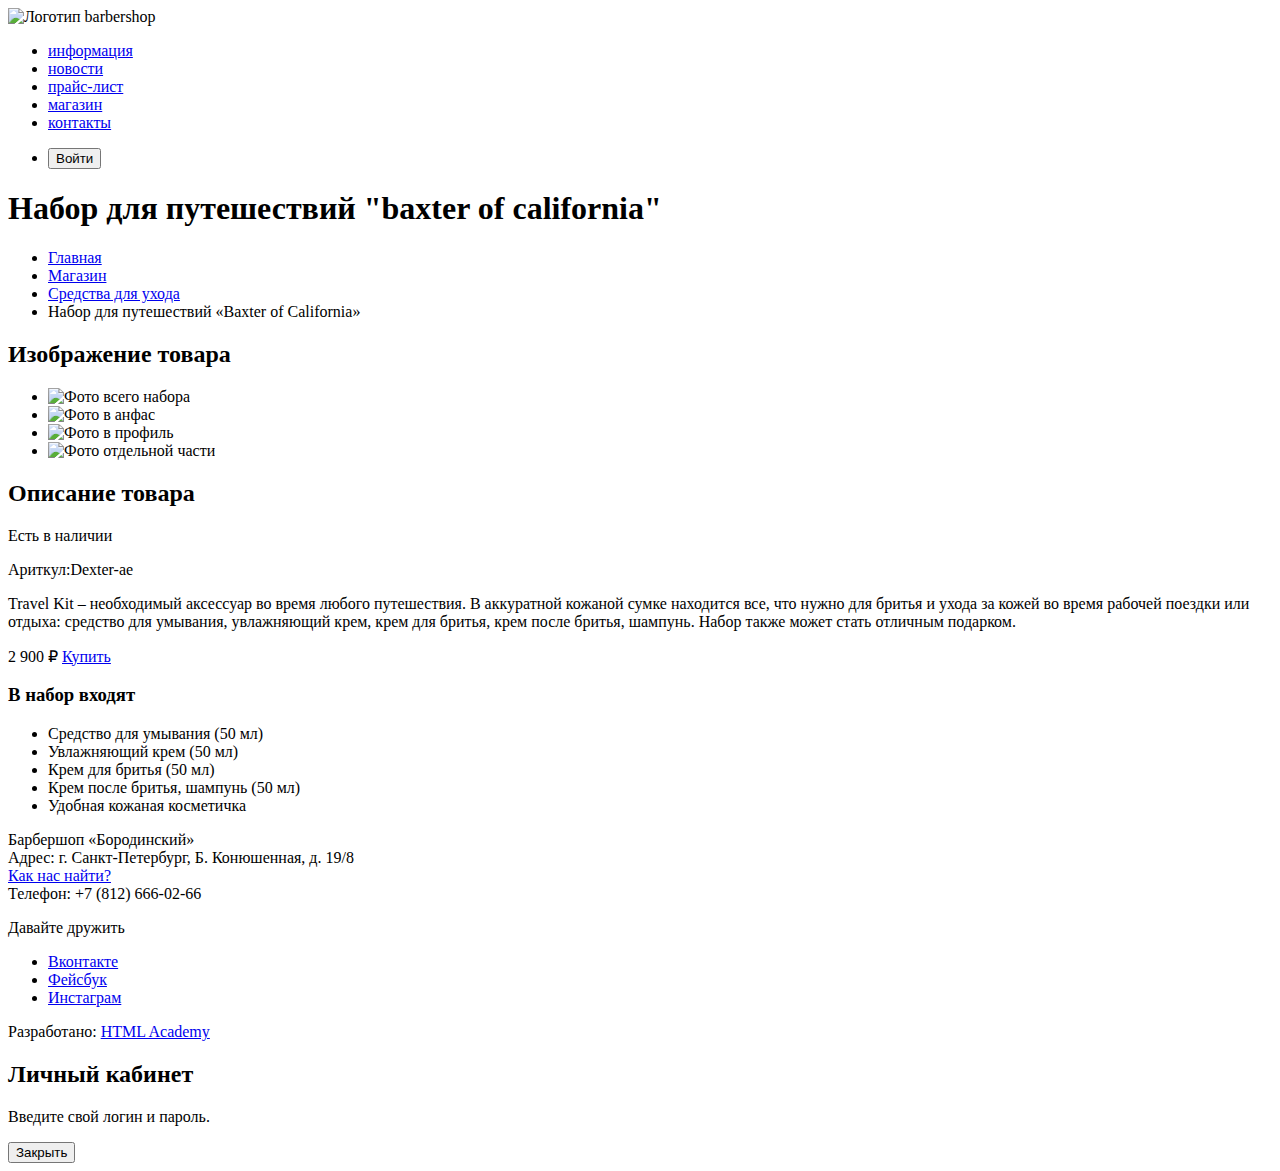
==== catalog-item.html @ aa460747 "Создал разметку" ====
<!DOCTYPE html>
<html lang="ru">
  <head>
    <meta charset="utf-8">
    <title>Каталог</title>
  </head>
  <body>
    <header>
      <nav>
        <img src="img/logo.svg" width="111" height="24"
        alt="Логотип barbershop">
        <ul>
          <li><a href="info.html">информация</a></li>
          <li><a href="news.html">новости</a></li>
          <li><a href="price.html">прайс-лист</a></li>
          <li><a href="catalog.html">магазин</a></li>
          <li><a href="contacts.html">контакты</a></li>
        </ul>
        <ul>
          <li>
            <button type="button">Войти</button>
          </li>
        </ul>
      </nav>
    </header>
    <main>
      <h1>Набор для путешествий "baxter of california"</h1>
      <ul>
        <li><a href="index.html">Главная</a></li>
        <li><a href="catalog.html">Магазин</a></li>
        <li><a href="#">Средства для ухода</a></li>
        <li>Набор для путешествий «Baxter of California»</li>
      </ul>
      <section>
        <h2>Изображение товара</h2>
        <ul>
          <li><img src="img/product-big.jpg" width="460" height="498"
          alt="Фото всего набора"></li>
          <li><img src="img/product-small-1.jpg" width="140" height="149"
          alt="Фото в анфас"></li>
          <li><img src="img/product-small-2.jpg" width="140" height="149"
          alt="Фото в профиль"></li>
          <li><img src="img/product-small-3.jpg" width="140" height="149"
          alt="Фото отдельной части"></li>
         </ul>
      </section>
      <section>
        <h2>Описание товара</h2>
        <p>Есть в наличии</p>
        <p>Ариткул:Dexter-ae</p>
        <p>Travel Kit – необходимый аксессуар во время любого путешествия.
          В аккуратной кожаной сумке находится все, что нужно для бритья и
          ухода за кожей во время рабочей поездки или отдыха: средство для
          умывания, увлажняющий крем, крем для бритья, крем после бритья,
          шампунь. Набор также может стать отличным подарком.</p>
        <p>
          2 900 ₽
          <a href="#">Купить</a>
        </p>
        <h3>В набор входят</h3>
        <ul>
          <li>Средство для умывания (50 мл)</li>
          <li>Увлажняющий крем (50 мл)</li>
          <li>Крем для бритья (50 мл)</li>
          <li>Крем после бритья, шампунь (50 мл)</li>
          <li>Удобная кожаная косметичка</li>
        </ul>
      </section>
    </main>
    <footer>
      <p>
        Барбершоп «Бородинский»<br>
        Адрес: г. Санкт-Петербург, Б. Конюшенная, д. 19/8<br>
        <a href="map.html">Как нас найти?</a><br>
        Телефон: +7 (812) 666-02-66
      </p>
      <div>
        <p>Давайте дружить</p>
        <ul>
          <li><a href="#">Вконтакте</a></li>
          <li><a href="#">Фейсбук</a></li>
          <li><a href="#">Инстаграм</a></li>
        </ul>
        <p>
          Разработано:
        <a href="https://htmlacademy.ru">HTML Academy</a>
        </p>
      </div>
    </footer>
    <section>
      <h2>Личный кабинет</h2>
      <p>Введите свой логин и пароль.</p>
      <!-- Здесь будет форма -->
      <button type="button">Закрыть</button>
    </section>
  </body>
</html>
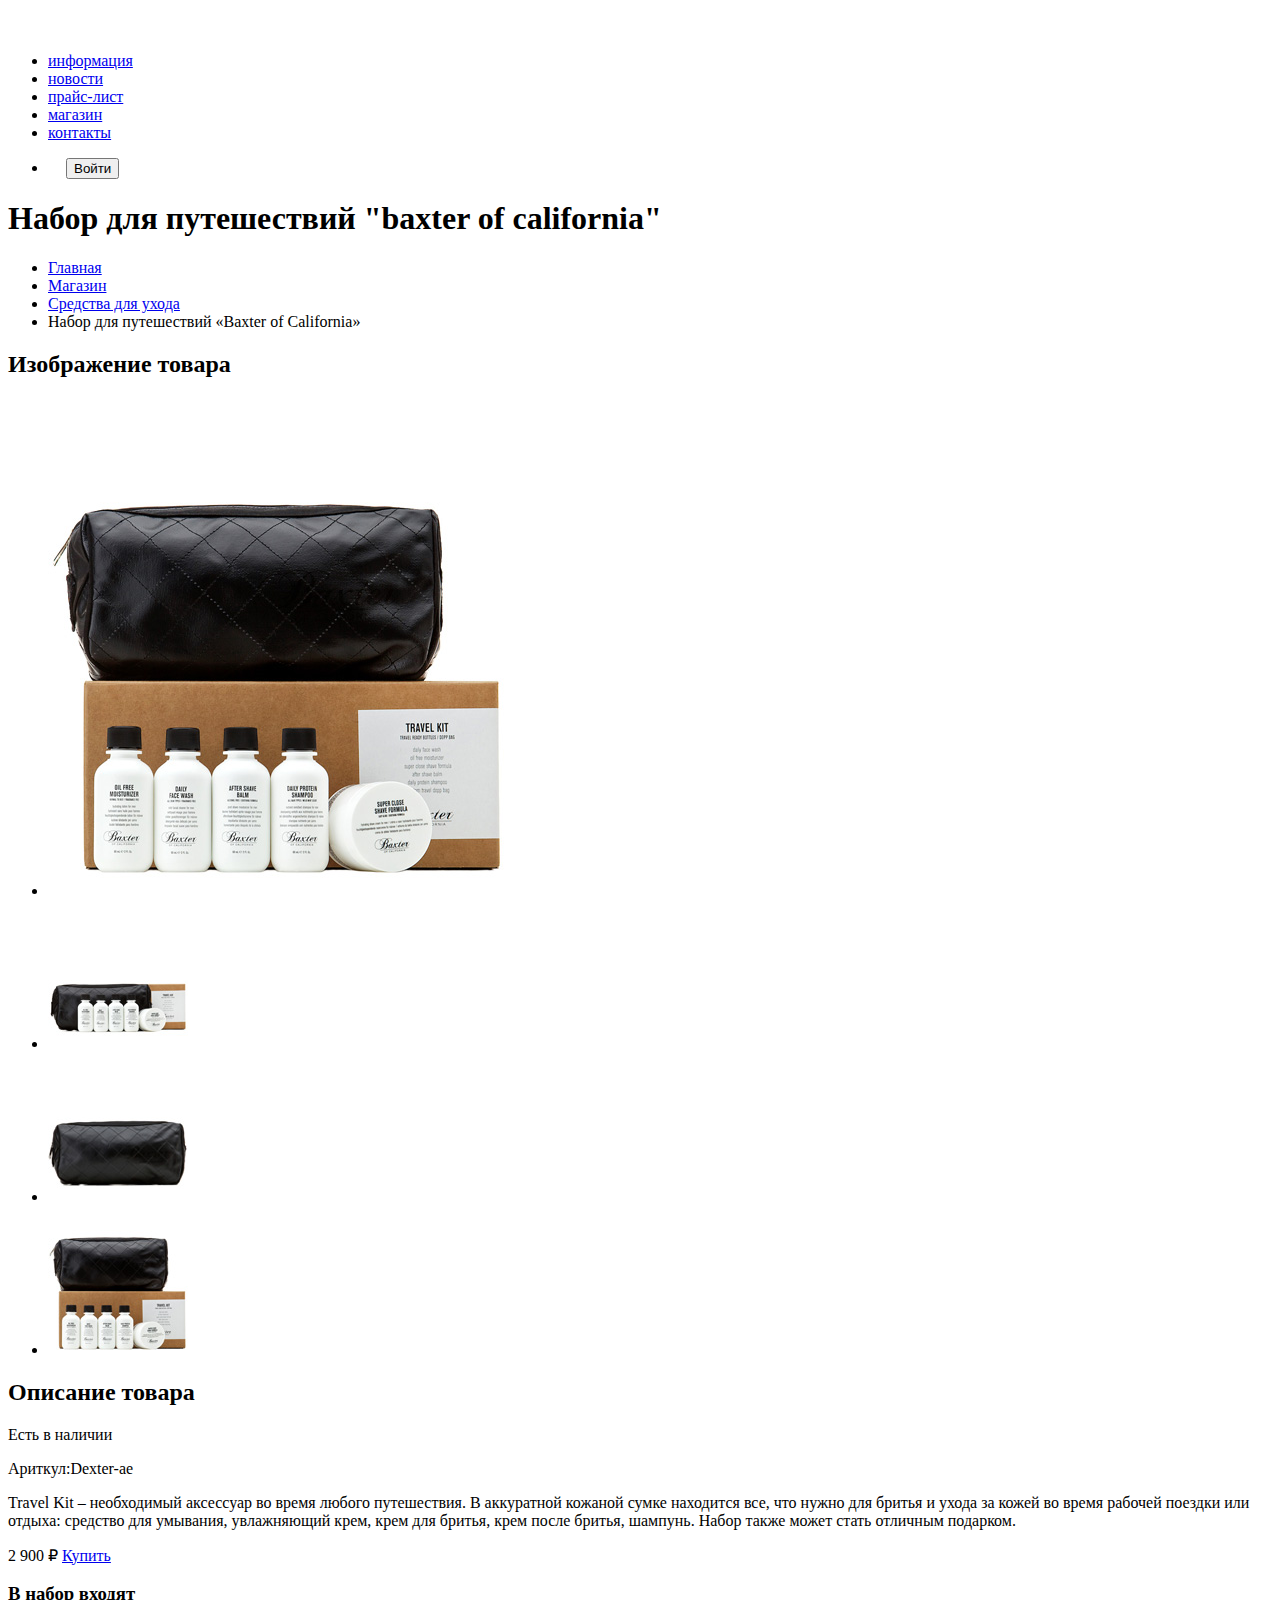
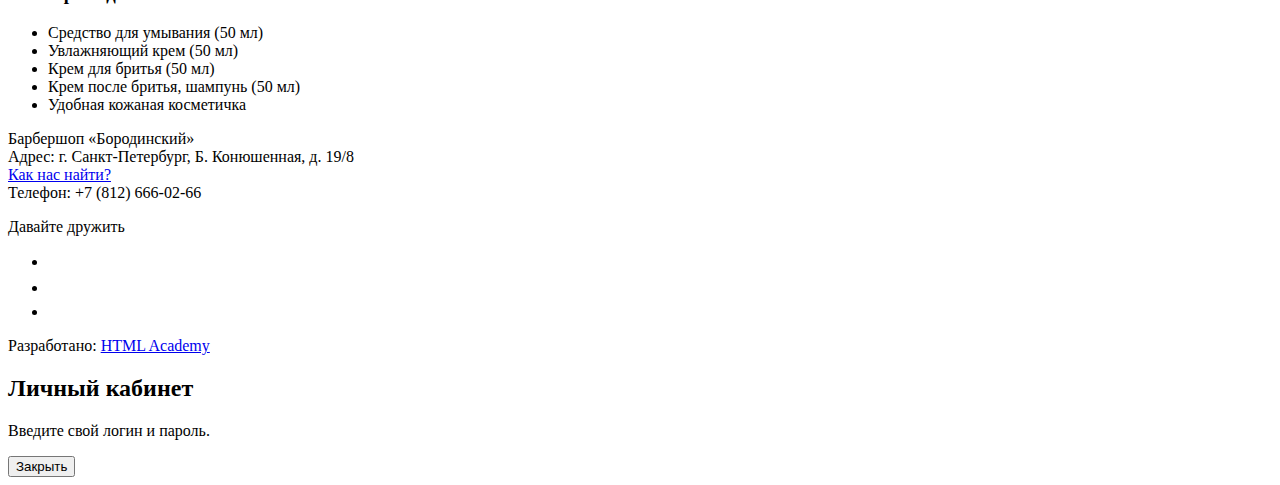
==== commit 4df0ffe2: "импортировал графику" ====
--- a/catalog-item.html
+++ b/catalog-item.html
@@ -2,12 +2,12 @@
 <html lang="ru">
   <head>
     <meta charset="utf-8">
-    <title>Каталог</title>
+    <title>Карточка товара</title>
   </head>
   <body>
     <header>
       <nav>
-        <img src="img/logo.svg" width="111" height="24"
+        <img src="img/catalog-item/logo.svg" width="111" height="24"
         alt="Логотип barbershop">
         <ul>
           <li><a href="info.html">информация</a></li>
@@ -18,6 +18,8 @@
         </ul>
         <ul>
           <li>
+            <img src="img/catalog-item/login.svg" width="14" height="14"
+            alt="">
             <button type="button">Войти</button>
           </li>
         </ul>
@@ -34,14 +36,14 @@
       <section>
         <h2>Изображение товара</h2>
         <ul>
-          <li><img src="img/product-big.jpg" width="460" height="498"
-          alt="Фото всего набора"></li>
-          <li><img src="img/product-small-1.jpg" width="140" height="149"
-          alt="Фото в анфас"></li>
-          <li><img src="img/product-small-2.jpg" width="140" height="149"
-          alt="Фото в профиль"></li>
-          <li><img src="img/product-small-3.jpg" width="140" height="149"
-          alt="Фото отдельной части"></li>
+          <li><img src="img/catalog-item/product-big.jpg" width="460"
+            height="498" alt="Фото всего набора"></li>
+          <li><img src="img/catalog-item/product-small-1.jpg" width="140"
+            height="149" alt="Фото в анфас"></li>
+          <li><img src="img/catalog-item/product-small-2.jpg" width="140"
+            height="149" alt="Фото в профиль"></li>
+          <li><img src="img/catalog-item/product-small-3.jpg" width="140"
+            height="149" alt="Фото отдельной части"></li>
          </ul>
       </section>
       <section>
@@ -77,9 +79,12 @@
       <div>
         <p>Давайте дружить</p>
         <ul>
-          <li><a href="#">Вконтакте</a></li>
-          <li><a href="#">Фейсбук</a></li>
-          <li><a href="#">Инстаграм</a></li>
+          <li><a href="https://vk.com"><img src="img/index/vk.svg" width="27"
+            height="15" alt="Лого ВК"></a></li>
+          <li><a href="https://facebook.com"><img src="img/index/facebook.svg"
+            width="11" height="22" alt="Лого Facebook"></a></li>
+          <li><a href="https://instagram.com"><img src="img/index/instagram.svg"
+            width="20" height="20" alt="Лого Инстаграм"></a></li>
         </ul>
         <p>
           Разработано:
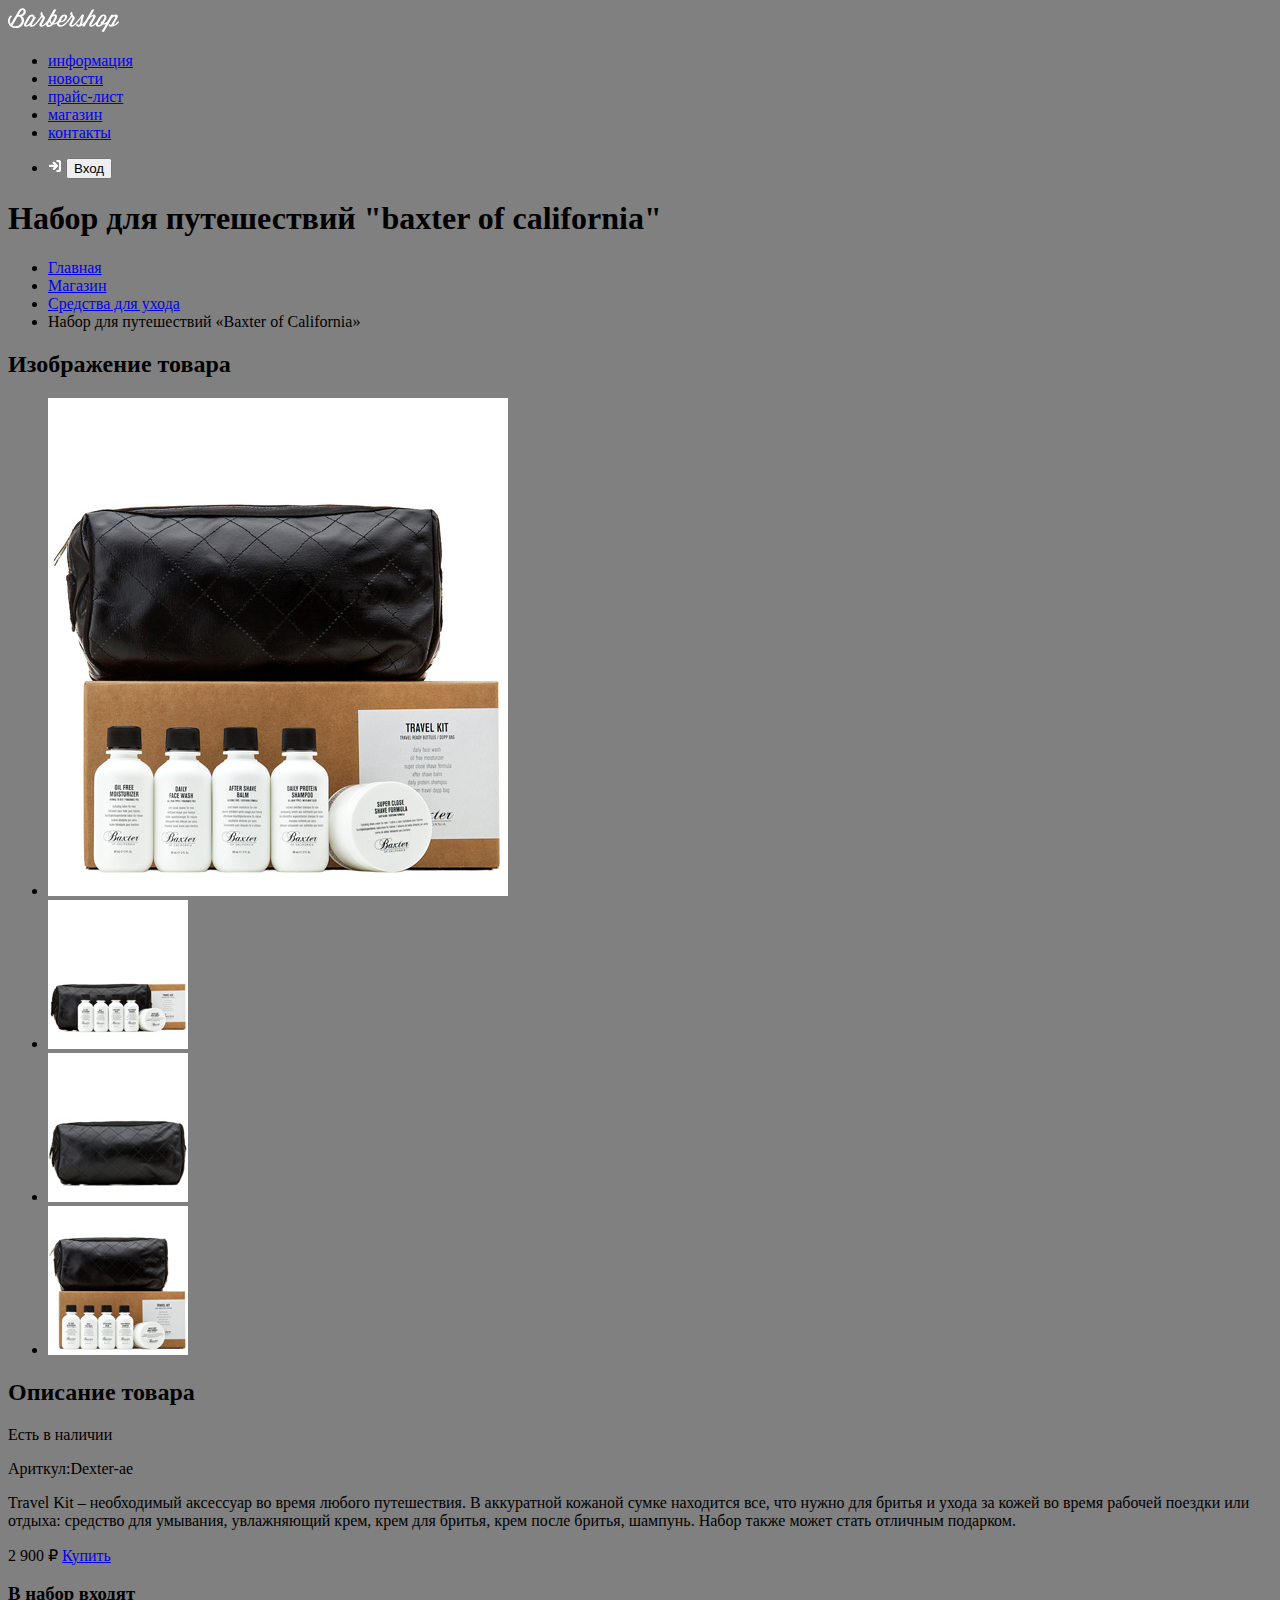
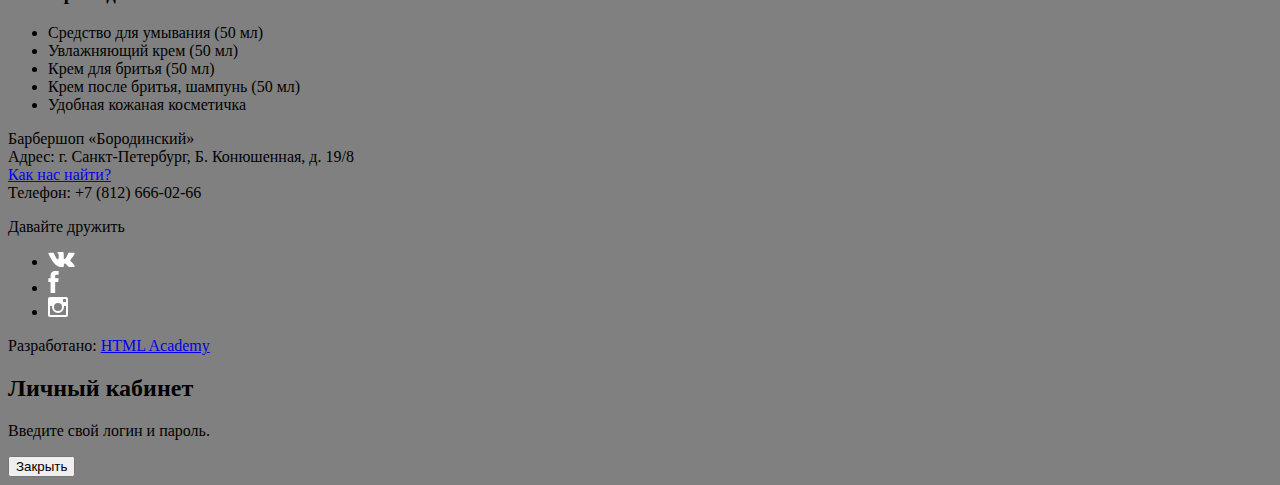
==== commit 2ac9b612: "Добавил формы" ====
--- a/catalog-item.html
+++ b/catalog-item.html
@@ -3,6 +3,7 @@
   <head>
     <meta charset="utf-8">
     <title>Карточка товара</title>
+    <link rel="stylesheet" href="css/style.css">
   </head>
   <body>
     <header>
@@ -19,8 +20,8 @@
         <ul>
           <li>
             <img src="img/catalog-item/login.svg" width="14" height="14"
-            alt="">
-            <button type="button">Войти</button>
+            alt="иконка для входа">
+            <button type="button">Вход</button>
           </li>
         </ul>
       </nav>
--- a/css/style.css
+++ b/css/style.css
@@ -0,0 +1,3 @@
+body {
+  background-color: gray;
+}
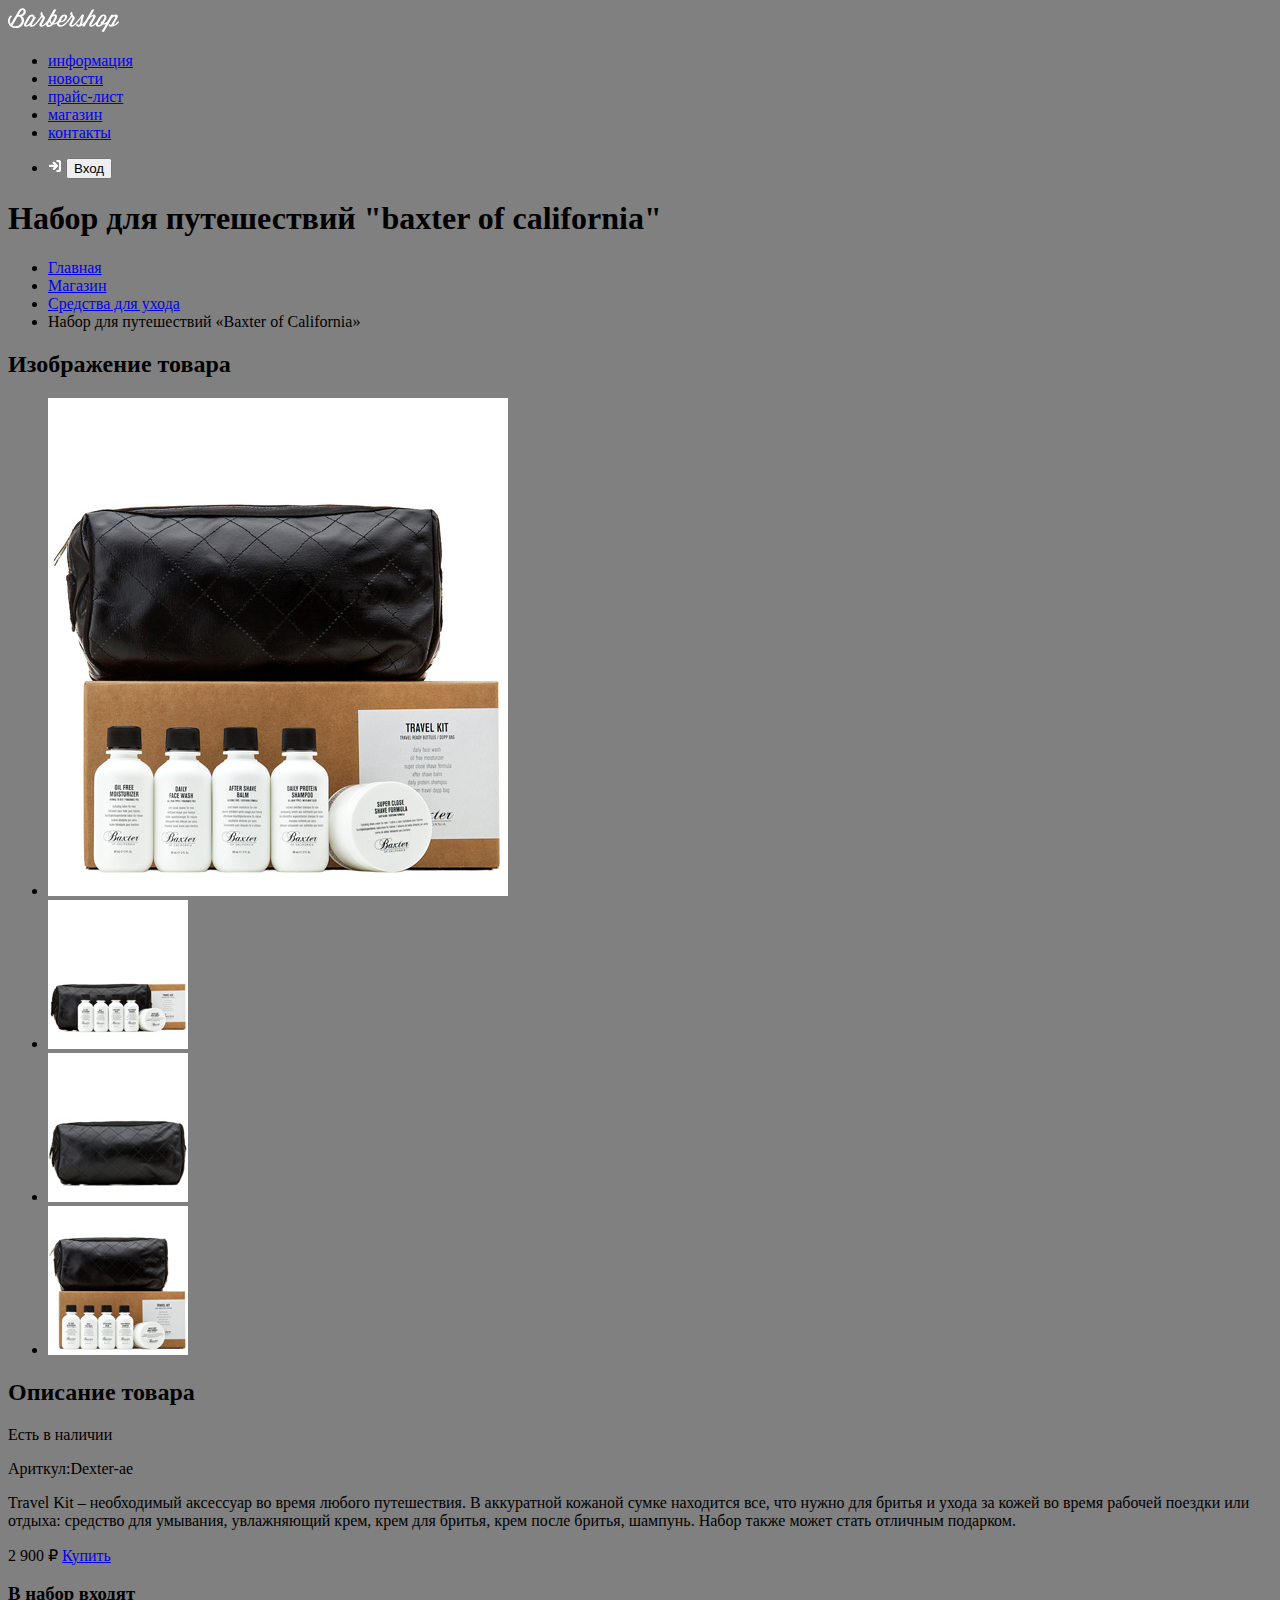
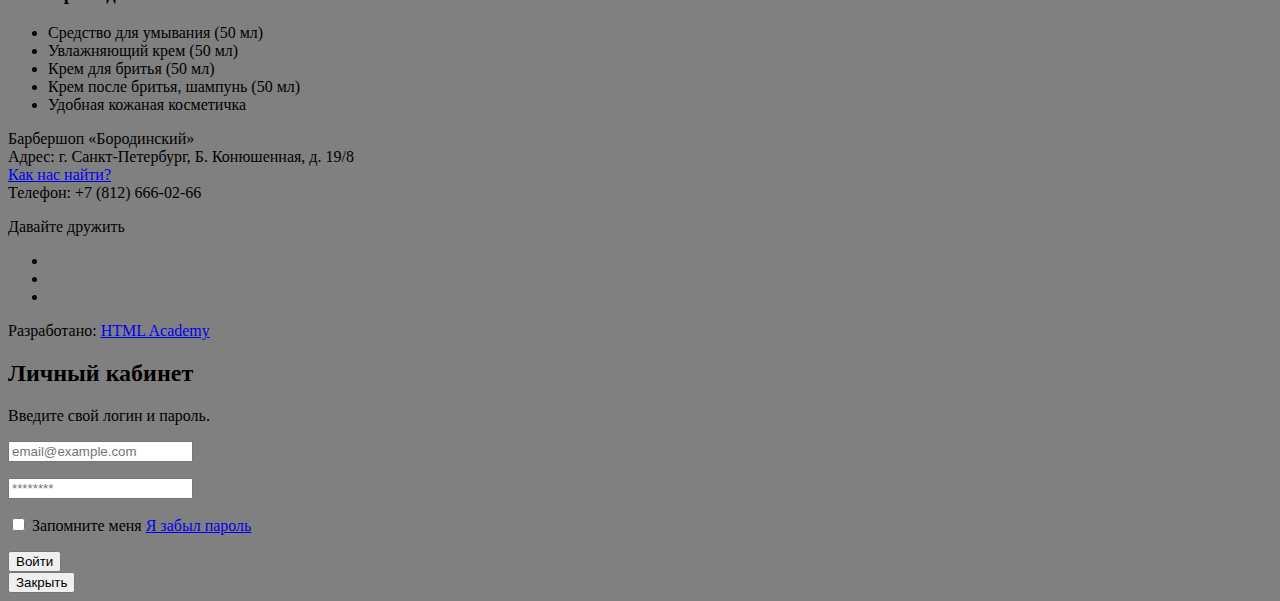
==== commit 5e070458: "Добавил формы" ====
--- a/catalog-item.html
+++ b/catalog-item.html
@@ -8,7 +8,7 @@
   <body>
     <header>
       <nav>
-        <img src="img/catalog-item/logo.svg" width="111" height="24"
+        <img src="img/logo.svg" width="111" height="24"
         alt="Логотип barbershop">
         <ul>
           <li><a href="info.html">информация</a></li>
@@ -19,7 +19,7 @@
         </ul>
         <ul>
           <li>
-            <img src="img/catalog-item/login.svg" width="14" height="14"
+            <img src="img/login.svg" width="14" height="14"
             alt="иконка для входа">
             <button type="button">Вход</button>
           </li>
@@ -37,13 +37,13 @@
       <section>
         <h2>Изображение товара</h2>
         <ul>
-          <li><img src="img/catalog-item/product-big.jpg" width="460"
+          <li><img src="img/product-big.jpg" width="460"
             height="498" alt="Фото всего набора"></li>
-          <li><img src="img/catalog-item/product-small-1.jpg" width="140"
+          <li><img src="img/product-small-1.jpg" width="140"
             height="149" alt="Фото в анфас"></li>
-          <li><img src="img/catalog-item/product-small-2.jpg" width="140"
+          <li><img src="img/product-small-2.jpg" width="140"
             height="149" alt="Фото в профиль"></li>
-          <li><img src="img/catalog-item/product-small-3.jpg" width="140"
+          <li><img src="img/product-small-3.jpg" width="140"
             height="149" alt="Фото отдельной части"></li>
          </ul>
       </section>
@@ -80,12 +80,11 @@
       <div>
         <p>Давайте дружить</p>
         <ul>
-          <li><a href="https://vk.com"><img src="img/index/vk.svg" width="27"
-            height="15" alt="Лого ВК"></a></li>
-          <li><a href="https://facebook.com"><img src="img/index/facebook.svg"
-            width="11" height="22" alt="Лого Facebook"></a></li>
-          <li><a href="https://instagram.com"><img src="img/index/instagram.svg"
-            width="20" height="20" alt="Лого Инстаграм"></a></li>
+          <li><a href="https://vk.com" aria-label="Логотип ВК"></a></li>
+          <li><a href="https://facebook.com"
+          aria-label="Логотип Фэйсбук"></a></li>
+          <li><a href="https://instagram.com"
+          aria-label="Логотип Инстаграма"></a></li>
         </ul>
         <p>
           Разработано:
@@ -96,7 +95,26 @@
     <section>
       <h2>Личный кабинет</h2>
       <p>Введите свой логин и пароль.</p>
-      <!-- Здесь будет форма -->
+      <form class="" action="index.html" method="post">
+        <p>
+          <label for="user-login"></label>
+          <input type="email" name="login" id="user-login"
+            placeholder="email@example.com">
+        </p>
+        <p>
+          <label for="user-password"></label>
+          <input type="password" name="password" id="user-password"
+          placeholder="********" >
+        </p>
+        <p>
+          <label>
+            <input type="checkbox" name="remember">
+            Запомните меня
+          </label>
+          <a href="#">Я забыл пароль</a>
+        </p>
+        <button type="submit">Войти</button>
+      </form>
       <button type="button">Закрыть</button>
     </section>
   </body>
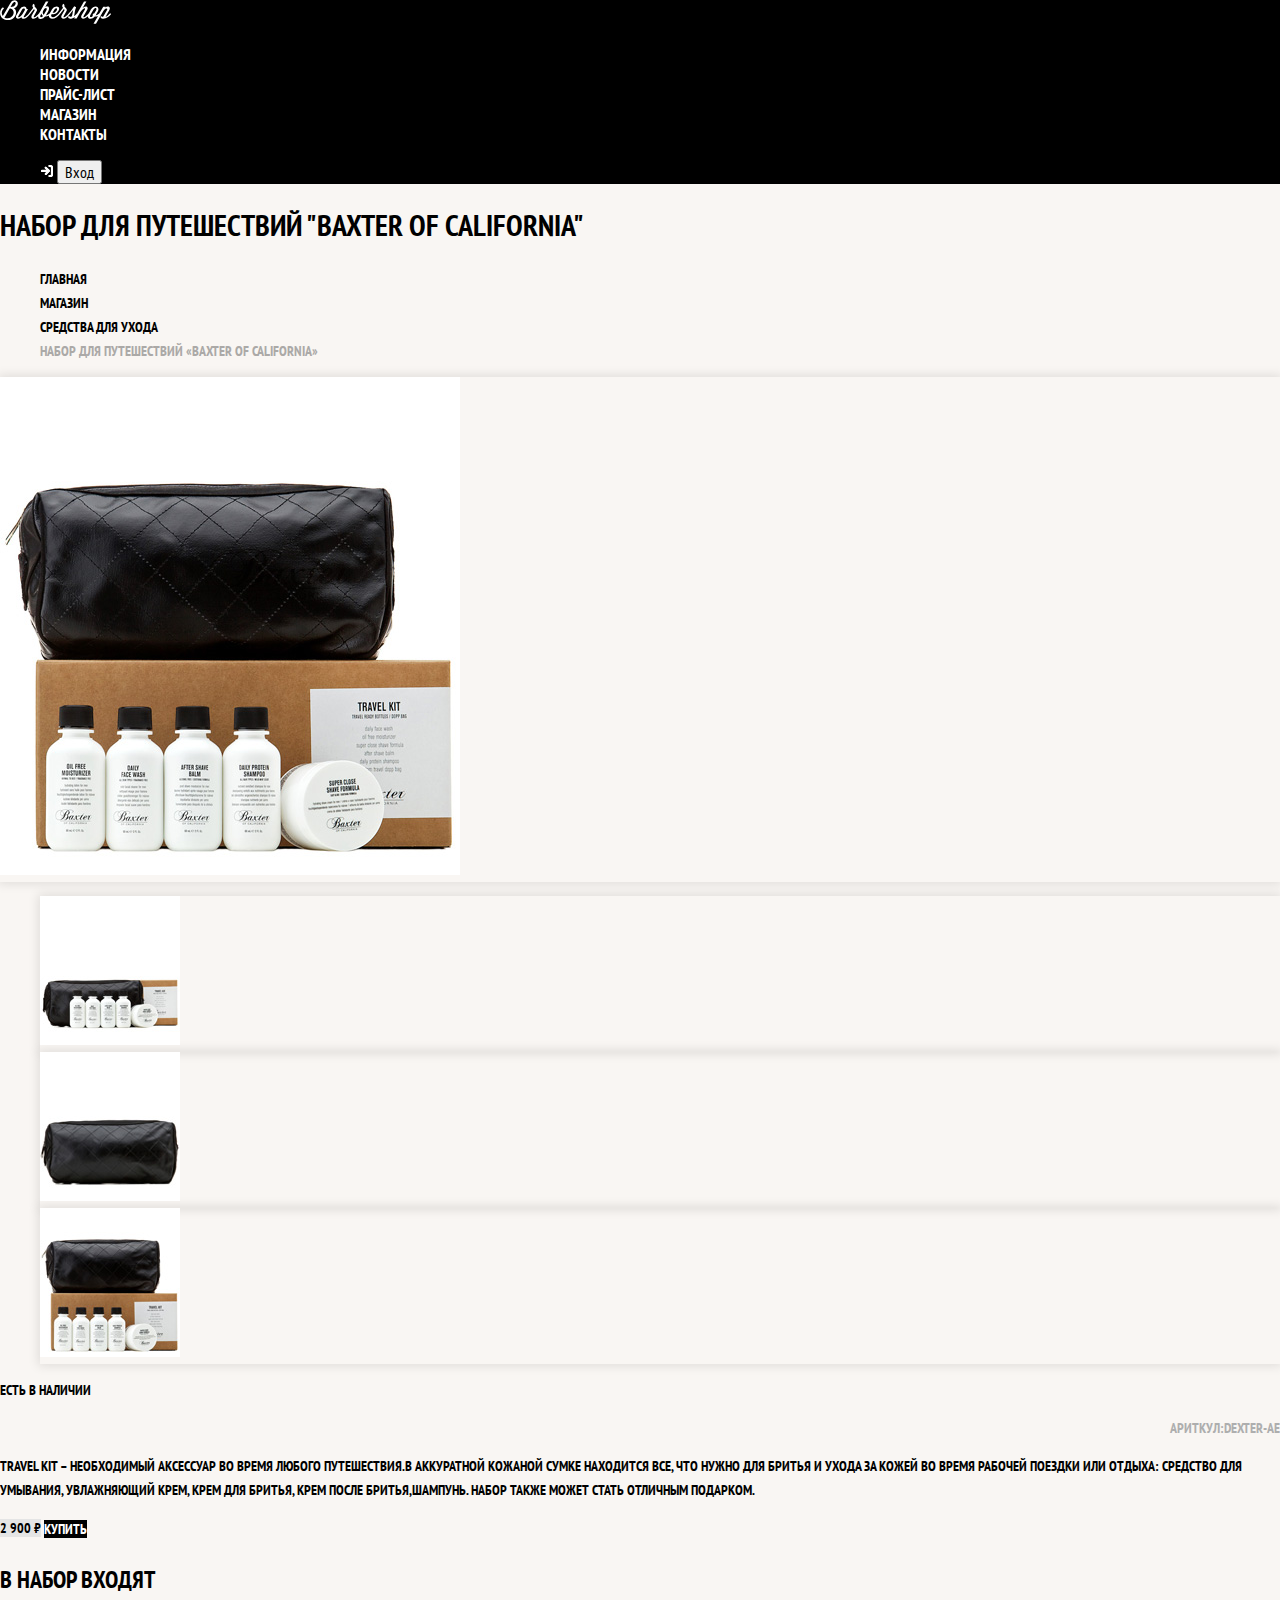
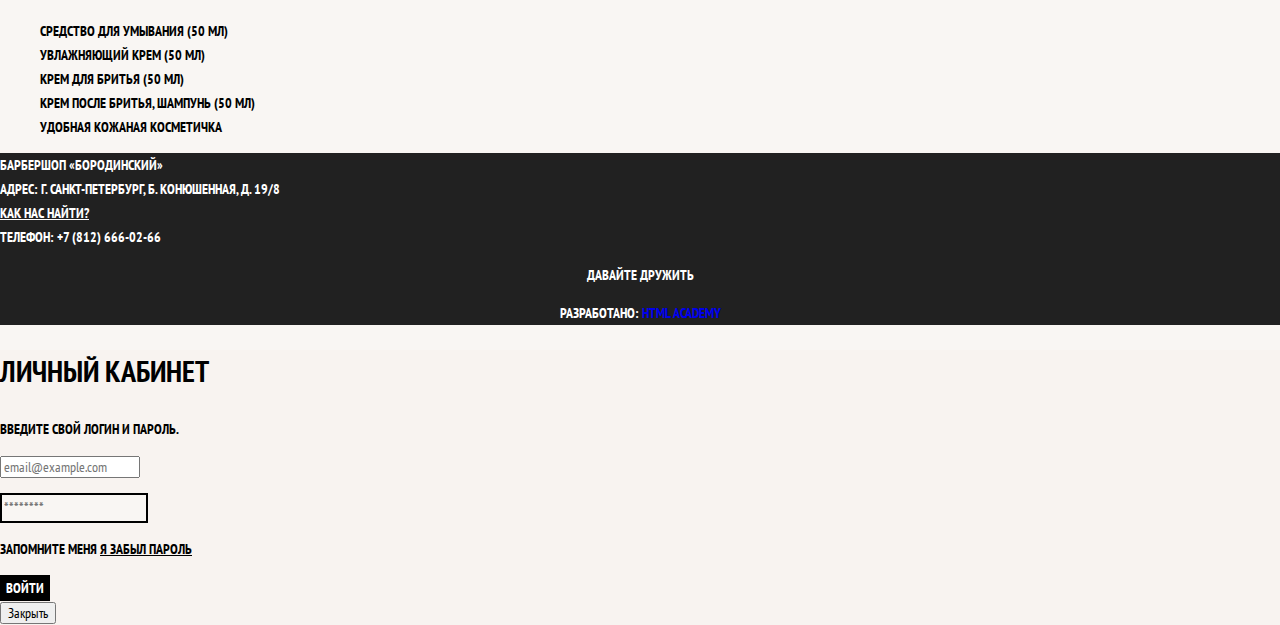
==== commit 364845d3: "Окончательно доделал разметку и добавил стили" ====
--- a/catalog-item.html
+++ b/catalog-item.html
@@ -4,20 +4,26 @@
     <meta charset="utf-8">
     <title>Карточка товара</title>
     <link rel="stylesheet" href="css/style.css">
+    <link rel="stylesheet" href="css/normalize.css">
+    <link href="https://fonts.googleapis.com/css?family=PT+Sans+Narrow:400,700&amp;subset=latin,cyrillic"
+      rel="stylesheet">
   </head>
-  <body>
-    <header>
-      <nav>
-        <img src="img/logo.svg" width="111" height="24"
-        alt="Логотип barbershop">
-        <ul>
+  <body class="inner-page">
+    <header class="main-header">
+      <nav class="main-navigation">
+        <a class="main-header-logo" href="index.html">
+          <img src="img/logo.svg" width="111" height="24"
+          alt="Логотип barbershop">
+        </a>
+        <ul class="site-navigation">
           <li><a href="info.html">информация</a></li>
           <li><a href="news.html">новости</a></li>
           <li><a href="price.html">прайс-лист</a></li>
-          <li><a href="catalog.html">магазин</a></li>
+          <li><a class="site-navigation-current" href="catalog.html">
+            магазин</a></li>
           <li><a href="contacts.html">контакты</a></li>
         </ul>
-        <ul>
+        <ul class="user-navigation">
           <li>
             <img src="img/login.svg" width="14" height="14"
             alt="иконка для входа">
@@ -26,19 +32,22 @@
         </ul>
       </nav>
     </header>
-    <main>
-      <h1>Набор для путешествий "baxter of california"</h1>
-      <ul>
+    <main class="container">
+      <h1 class="page-title">Набор для путешествий "baxter of california"</h1>
+      <ul class="breadcrumbs">
         <li><a href="index.html">Главная</a></li>
         <li><a href="catalog.html">Магазин</a></li>
         <li><a href="#">Средства для ухода</a></li>
-        <li>Набор для путешествий «Baxter of California»</li>
+        <li class="breadcrumbs-current">Набор для путешествий «Baxter of
+          California»</li>
       </ul>
-      <section>
-        <h2>Изображение товара</h2>
-        <ul>
-          <li><img src="img/product-big.jpg" width="460"
-            height="498" alt="Фото всего набора"></li>
+      <section class="product-photos">
+        <h2 class="visually-hidden">Изображение товара</h2>
+        <p class="product-photo-full">
+          <img src="img/product-big.jpg" width="460"
+            height="498" alt="Фото всего набора">
+        </p>
+        <ul class="product-photo-preview">
           <li><img src="img/product-small-1.jpg" width="140"
             height="149" alt="Фото в анфас"></li>
           <li><img src="img/product-small-2.jpg" width="140"
@@ -47,18 +56,21 @@
             height="149" alt="Фото отдельной части"></li>
          </ul>
       </section>
-      <section>
-        <h2>Описание товара</h2>
-        <p>Есть в наличии</p>
-        <p>Ариткул:Dexter-ae</p>
-        <p>Travel Kit – необходимый аксессуар во время любого путешествия.
-          В аккуратной кожаной сумке находится все, что нужно для бритья и
-          ухода за кожей во время рабочей поездки или отдыха: средство для
-          умывания, увлажняющий крем, крем для бритья, крем после бритья,
-          шампунь. Набор также может стать отличным подарком.</p>
-        <p>
-          2 900 ₽
-          <a href="#">Купить</a>
+      <section class="product-info">
+        <h2 class="visually-hidden">Описание товара</h2>
+        <div class="product-description">
+          <p class="product-availability">Есть в наличии</p>
+          <p class="product-article">Ариткул:Dexter-ae</p>
+        </div>
+        <p class="product-text">Travel Kit – необходимый аксессуар во время
+          любого путешествия.В аккуратной кожаной сумке находится все, что
+          нужно для бритья и ухода за кожей во время рабочей поездки или отдыха:
+          средство для умывания, увлажняющий крем, крем для бритья,
+          крем после бритья,шампунь. Набор также может стать отличным
+          подарком.</p>
+        <p class="product-price">
+          <b>2 900 ₽</b>
+          <a class="button" href="#">Купить</a>
         </p>
         <h3>В набор входят</h3>
         <ul>
@@ -70,52 +82,54 @@
         </ul>
       </section>
     </main>
-    <footer>
-      <p>
+    <footer class="main-footer">
+      <p class="footer-contacts">
         Барбершоп «Бородинский»<br>
         Адрес: г. Санкт-Петербург, Б. Конюшенная, д. 19/8<br>
         <a href="map.html">Как нас найти?</a><br>
         Телефон: +7 (812) 666-02-66
       </p>
-      <div>
+      <div class="footer-social">
         <p>Давайте дружить</p>
         <ul>
-          <li><a href="https://vk.com" aria-label="Логотип ВК"></a></li>
-          <li><a href="https://facebook.com"
-          aria-label="Логотип Фэйсбук"></a></li>
-          <li><a href="https://instagram.com"
-          aria-label="Логотип Инстаграма"></a></li>
+          <li><a class="social-button" href="https://vk.com"
+            aria-label="Логотип ВК"></a></li>
+          <li><a class="social-button" href="https://facebook.com"
+            aria-label="Логотип Фэйсбук"></a></li>
+          <li><a class="social-button" href="https://instagram.com"
+            aria-label="Логотип Инстаграма"></a></li>
         </ul>
-        <p>
-          Разработано:
+        <p class="footer-copyright">
+          <b>Разработано:</b>
         <a href="https://htmlacademy.ru">HTML Academy</a>
         </p>
       </div>
     </footer>
-    <section>
+    <section class="modal modal-login">
       <h2>Личный кабинет</h2>
       <p>Введите свой логин и пароль.</p>
-      <form class="" action="index.html" method="post">
+      <form class="login-form" action="index.html" method="post">
         <p>
-          <label for="user-login"></label>
-          <input type="email" name="login" id="user-login"
-            placeholder="email@example.com">
+          <label class="visually-hidden" for="user-login">Логин</label>
+          <input class="login-icon-user" type="email" name="login"
+            id="user-login" placeholder="email@example.com">
         </p>
         <p>
-          <label for="user-password"></label>
-          <input type="password" name="password" id="user-password"
-          placeholder="********" >
+          <label class="visually-hidden" for="user-password">Пароль</label>
+          <input class="login-icon-password" type="password" name="password"
+          id="user-password" placeholder="********" >
         </p>
-        <p>
-          <label>
-            <input type="checkbox" name="remember">
+        <p class="login-password-info">
+          <label class="checkbox-info">
+            <input class="visually-hidden" type="checkbox" name="remember">
+            <span class="checkbox-indicator"></span>
             Запомните меня
           </label>
-          <a href="#">Я забыл пароль</a>
+          <a class="restore" href="#">Я забыл пароль</a>
         </p>
-        <button type="submit">Войти</button>
+        <button class="button" type="submit">Войти</button>
       </form>
-      <button type="button">Закрыть</button>
+      <button class="modal-close" type="button">Закрыть</button>
     </section>
   </body>
 </html>
--- a/css/style.css
+++ b/css/style.css
@@ -1,3 +1,363 @@
 body {
-  background-color: gray;
-}
+  margin: 0;
+  padding: 0;
+  font-family: "PT Sans Narrow", Arial, sans-serif;
+  font-size: 14px;
+  line-height: 24px;
+  font-weight: 700;
+  color: #ffffff;
+  text-transform: uppercase;
+  background-color: #000000;
+  background-image: url("../img/bg.jpg");
+  background-position: top center;
+  background-repeat: no-repeat;
+}
+
+.visually-hidden {
+  position: absolute;
+  clip: rect(0 0 0 0);
+  width: 1px;
+  height: 1px;
+  margin: -1px;
+}
+
+.inner-page {
+  color: #000000;
+
+  background-color: #f9f6f3;
+  background-image: url("../img/pattern-light.jpg");
+  background-position: 0 0;
+  background-repeat: repeat;
+}
+
+a {
+  text-decoration: none;
+}
+
+.button {
+  font: inherit;
+
+  text-align: center;
+  color: #ffffff;
+  vertical-align: middle;
+  text-transform: uppercase;
+
+  background-color: #000000;
+  border: none;
+}
+
+.button:hover,
+.button:focus,
+.button:active {
+  background-color: #663d15;
+}
+
+.main-navigation {
+  font-size: 16px;
+  line-height: 20px;
+  color: #ffffff;
+
+  background-color: #000000;
+}
+
+.site-navigation,
+.user-navigation {
+  list-style: none;
+}
+
+.site-navigation a,
+.user-navigation a {
+  color: #ffffff;
+}
+
+.site-navigation a:hover,
+.site-navigation a:focus,
+.user-navigation a:hover,
+.user-navigation a:focus {
+  background-color: #242424;
+}
+
+.features-list {
+  list-style: none;
+}
+
+.feature-item {
+  text-align: center;
+}
+
+.feature-item h3 {
+  font-size: 30px;
+  line-height: 42px;
+}
+
+.index-columns {
+  color: #000000;
+
+  background-color: #f8f5f2;
+  background-image: url("../img/pattern-light.jpg");
+  background-position: 0 0;
+  background-repeat: repeat;
+}
+
+.index-columns h2 {
+  font-size: 30px;
+  line-height: 42px;
+}
+
+.news-list {
+  list-style: none;
+}
+
+.news-item time {
+  text-transform: none;
+}
+
+.gallery-content {
+  background-color: #cccccc;
+  border: 7px solid #ffffff;
+}
+
+.appointment-item input {
+  font: inherit;
+
+  background-color: transparent;
+  border: 2px solid #000000;
+}
+
+.appointment-item input:focus {
+  border-color: #663d15;
+}
+
+.page-title {
+  font-size: 30px;
+  line-height: 42px;
+}
+
+.breadcrumbs {
+  list-style: none;
+}
+
+.breadcrumbs a {
+  color: #000000;
+}
+
+.breadcrumbs a:hover,
+.breadcrumbs a:focus {
+  text-decoration: underline;
+}
+
+.breadcrumbs-current {
+  color: #aba9a7;
+}
+
+.filter fieldset {
+  border: none;
+}
+
+.filter legend {
+  font-size: 24px;
+  line-height: 30px;
+}
+
+.filter ul {
+  list-style: none;
+  line-height: 18px;
+}
+
+.filter-input:hover + label,
+.filter-input:focus + label {
+  color: #663d15;
+}
+
+.filter-input:disabled + label {
+  color: #000000;
+
+  opacity: 0.5;
+}
+
+.catalog-list {
+  list-style: none;
+}
+
+.catalog-item {
+  background-color: #f8f8f8;
+  box-shadow: 0 0 10px rgba(0, 0, 0, 0.1);
+}
+
+.catalog-item:hover {
+  box-shadow: 0 0 10px rgba(0, 0, 0, 0.2);
+}
+
+.catalog-item a {
+  color: #000000;
+}
+
+.catalog-item h3 {
+  font-size: 14px;
+  line-height: 18px;
+}
+
+.catalog-category {
+  text-transform: none;
+}
+
+.catalog-item-price b {
+  font-size: 14px;
+  line-height: 20px;
+  text-align: center;
+
+  background-color: #e5e5e5;
+}
+
+.catalog-item-price .button {
+  line-height: 20px;
+  color: #ffffff;
+}
+
+.pagination-list {
+  list-style: none;
+}
+
+.pagination-item a {
+  color: #ffffff;
+
+  background-color: #000000;
+}
+
+.pagination-item a:hover,
+.pagination-item a:focus,
+.pagination-item a:active {
+  background-color: #663d15;
+}
+
+.pagination-item-current a {
+  color: #000000;
+
+  background-color: #ffffff;
+}
+
+.pagination-item-current a:hover,
+.pagination-item-current a:focus,
+.pagination-item-current a:active {
+  color: #000000;
+
+  background-color: #ffffff;
+}
+
+.product-photo-preview {
+  list-style: none;
+}
+
+.product-photo-preview li {
+  box-shadow: 0 0 10px 2px rgba(0, 0, 0, 0.1);
+}
+
+.product-photo-full {
+  box-shadow: 0 0 10px 2px rgba(0, 0, 0, 0.1);
+}
+
+.product-article {
+  text-align: right;
+  color: #aeaeae;
+}
+
+.product-price b {
+  line-height: 20px;
+  text-align: center;
+
+  background-color: #e5e5e5;
+}
+
+.product-info h3 {
+  font-size: 24px;
+  line-height: 30px;
+}
+
+.product-info ul {
+  list-style: none;
+}
+
+.main-footer {
+  color: #ffffff;
+
+  background-color: #212121;
+  background-image: url("../img/pattern-dark.jpg");
+  background-position: 0 0;
+  background-repeat: repeat;
+}
+
+.footer-contacts a {
+  color: #ffffff;
+  text-decoration: underline;
+}
+
+.footer-contacts a:hover,
+.footer-contacts a:focus {
+  text-decoration: none;
+}
+
+.footer-social {
+  text-align: center;
+}
+
+.footer-social ul {
+  list-style: none;
+}
+
+.social-button {
+  color: #ffffff;
+}
+
+.footer-copyright {
+  text-align: center;
+}
+
+.footer-copyright .button:hover,
+.footer-copyright .button:focus {
+  color: #000000;
+
+  background-color: #ffffff;
+}
+
+.modal {
+  color: #000000;
+
+  background-color: #f8f3f0;
+  background-image: url("../img/pattern-light.jpg");
+  background-position: 0 0;
+  background-repeat: repeat;
+}
+
+.modal h2 {
+  font-size: 30px;
+  line-height: 42px;
+}
+
+.login-form input[type="text"],
+.login-form input[type="password"] {
+  font: inherit;
+  color: #000000;
+  text-transform: uppercase;
+
+  background-color: #f9f6f3;
+  border: 2px solid #000000;
+}
+
+.login-form input:focus {
+  border-color: #663d15;
+}
+
+.login-checkbox:hover,
+.login-checkbox:focus {
+  color: #663d15;
+}
+
+.restore {
+  color: #000000;
+  text-decoration: underline;
+}
+
+.restore:hover,
+.restore:focus {
+  text-decoration: none;
+}
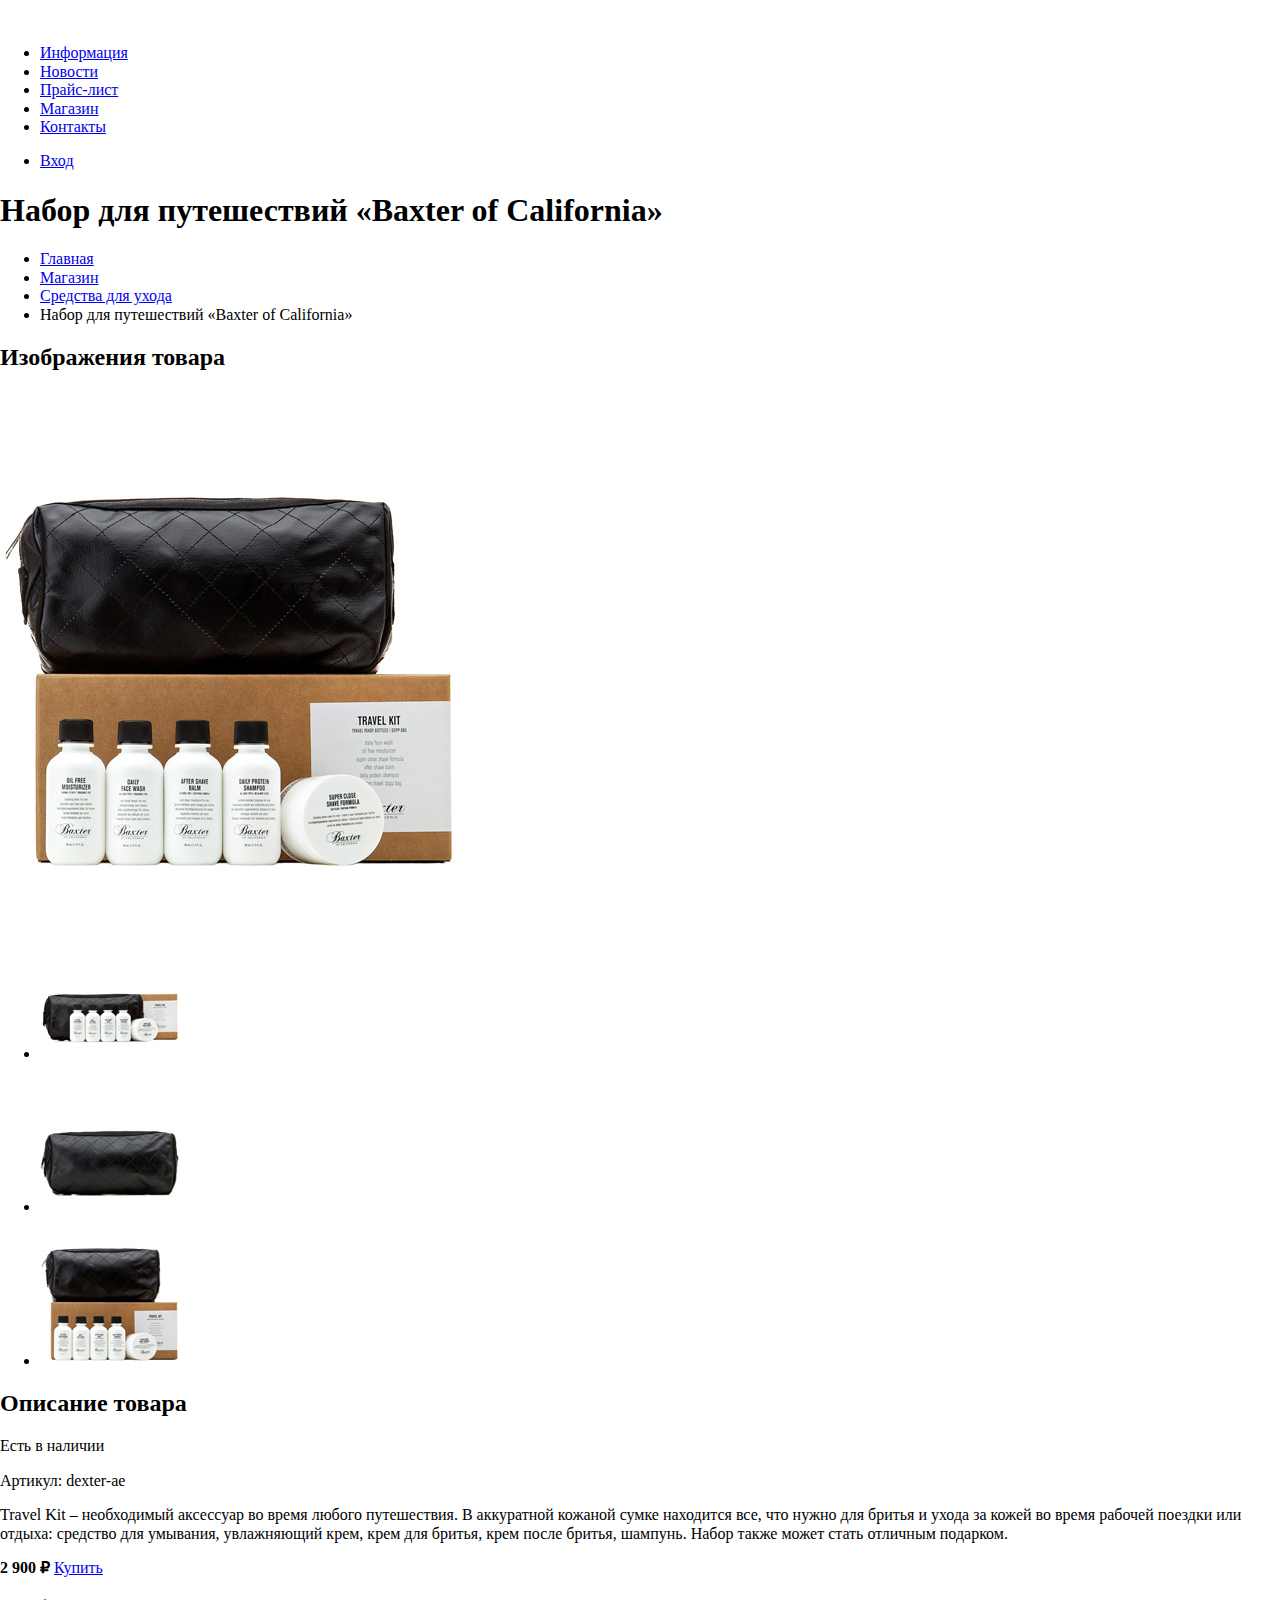
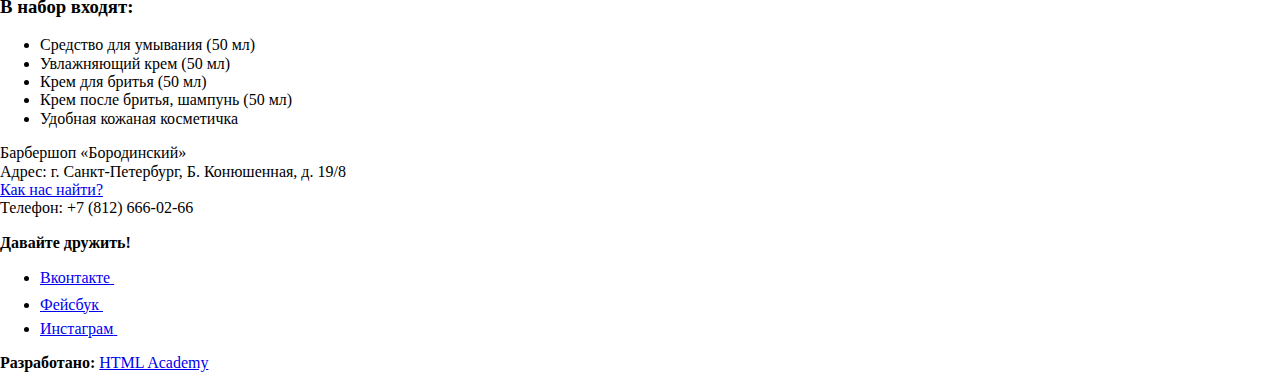
==== commit d83a78fc: "Разметка и стилизация завершены" ====
--- a/catalog-item.html
+++ b/catalog-item.html
@@ -1,135 +1,121 @@
 <!DOCTYPE html>
 <html lang="ru">
-  <head>
-    <meta charset="utf-8">
-    <title>Карточка товара</title>
-    <link rel="stylesheet" href="css/style.css">
-    <link rel="stylesheet" href="css/normalize.css">
-    <link href="https://fonts.googleapis.com/css?family=PT+Sans+Narrow:400,700&amp;subset=latin,cyrillic"
-      rel="stylesheet">
-  </head>
-  <body class="inner-page">
-    <header class="main-header">
-      <nav class="main-navigation">
-        <a class="main-header-logo" href="index.html">
-          <img src="img/logo.svg" width="111" height="24"
-          alt="Логотип barbershop">
-        </a>
-        <ul class="site-navigation">
-          <li><a href="info.html">информация</a></li>
-          <li><a href="news.html">новости</a></li>
-          <li><a href="price.html">прайс-лист</a></li>
-          <li><a class="site-navigation-current" href="catalog.html">
-            магазин</a></li>
-          <li><a href="contacts.html">контакты</a></li>
-        </ul>
-        <ul class="user-navigation">
-          <li>
-            <img src="img/login.svg" width="14" height="14"
-            alt="иконка для входа">
-            <button type="button">Вход</button>
-          </li>
-        </ul>
-      </nav>
-    </header>
-    <main class="container">
-      <h1 class="page-title">Набор для путешествий "baxter of california"</h1>
-      <ul class="breadcrumbs">
-        <li><a href="index.html">Главная</a></li>
-        <li><a href="catalog.html">Магазин</a></li>
-        <li><a href="#">Средства для ухода</a></li>
-        <li class="breadcrumbs-current">Набор для путешествий «Baxter of
-          California»</li>
+<head>
+  <meta charset="UTF-8">
+  <title>Барбершоп «Бородинский»</title>
+  <link href="https://fonts.googleapis.com/css?family=PT+Sans+Narrow:400,700&amp;subset=latin,cyrillic" rel="stylesheet">
+  <link href="css/normalize.css" rel="stylesheet">
+</head>
+
+<body class="inner-page">
+
+<header class="main-header">
+  <nav class="main-navigation container">
+    <a class="main-header-logo" href="index.html">
+      <img src="img/logo.svg" width="111" height="24" alt="Логотип барбершопа «Бородинский»">
+    </a>
+    <ul class="site-navigation">
+      <li><a href="info.html">Информация</a></li>
+      <li><a href="news.html">Новости</a></li>
+      <li><a href="price.html">Прайс-лист</a></li>
+      <li class="site-navigation-current"><a href="catalog.html">Магазин</a></li>
+      <li><a href="contacts.html">Контакты</a></li>
+    </ul>
+    <ul class="user-navigation">
+      <li><a class="login-link" href="login.html">Вход</a></li>
+    </ul>
+  </nav>
+</header>
+
+<main class="container">
+
+  <h1 class="page-title">Набор для путешествий «Baxter of California»</h1>
+
+  <ul class="breadcrumbs">
+    <li><a href="index.html">Главная</a></li>
+    <li><a href="#">Магазин</a></li>
+    <li><a href="#">Средства для ухода</a></li>
+    <li class="breadcrumbs-current">Набор для путешествий «Baxter of California»</li>
+  </ul>
+
+  <div class="catalog-columns">
+
+    <section class="product-photos">
+      <h2 class="visually-hidden">Изображения товара</h2>
+      <p class="product-photo-full">
+        <img src="img/product-big.jpg" width="460" height="498" alt="Фото всего набора">
+      </p>
+      <ul class="product-photo-preview">
+        <li>
+          <img src="img/product-small-1.jpg" width="140" height="149" alt="Фото в анфас">
+        </li>
+        <li>
+          <img src="img/product-small-2.jpg" width="140" height="149" alt="Фото в профиль">
+        </li>
+        <li>
+          <img src="img/product-small-3.jpg" width="140" height="149" alt="Фото отдельной части">
+        </li>
       </ul>
-      <section class="product-photos">
-        <h2 class="visually-hidden">Изображение товара</h2>
-        <p class="product-photo-full">
-          <img src="img/product-big.jpg" width="460"
-            height="498" alt="Фото всего набора">
-        </p>
-        <ul class="product-photo-preview">
-          <li><img src="img/product-small-1.jpg" width="140"
-            height="149" alt="Фото в анфас"></li>
-          <li><img src="img/product-small-2.jpg" width="140"
-            height="149" alt="Фото в профиль"></li>
-          <li><img src="img/product-small-3.jpg" width="140"
-            height="149" alt="Фото отдельной части"></li>
-         </ul>
-      </section>
-      <section class="product-info">
-        <h2 class="visually-hidden">Описание товара</h2>
-        <div class="product-description">
-          <p class="product-availability">Есть в наличии</p>
-          <p class="product-article">Ариткул:Dexter-ae</p>
-        </div>
-        <p class="product-text">Travel Kit – необходимый аксессуар во время
-          любого путешествия.В аккуратной кожаной сумке находится все, что
-          нужно для бритья и ухода за кожей во время рабочей поездки или отдыха:
-          средство для умывания, увлажняющий крем, крем для бритья,
-          крем после бритья,шампунь. Набор также может стать отличным
-          подарком.</p>
-        <p class="product-price">
-          <b>2 900 ₽</b>
-          <a class="button" href="#">Купить</a>
-        </p>
-        <h3>В набор входят</h3>
-        <ul>
-          <li>Средство для умывания (50 мл)</li>
-          <li>Увлажняющий крем (50 мл)</li>
-          <li>Крем для бритья (50 мл)</li>
-          <li>Крем после бритья, шампунь (50 мл)</li>
-          <li>Удобная кожаная косметичка</li>
-        </ul>
-      </section>
-    </main>
-    <footer class="main-footer">
-      <p class="footer-contacts">
-        Барбершоп «Бородинский»<br>
-        Адрес: г. Санкт-Петербург, Б. Конюшенная, д. 19/8<br>
-        <a href="map.html">Как нас найти?</a><br>
-        Телефон: +7 (812) 666-02-66
+    </section>
+
+    <section class="product-info">
+      <h2 class="visually-hidden">Описание товара</h2>
+      <div class="product-description">
+        <p class="product-availability">Есть в наличии</p>
+        <p class="product-article">Артикул: dexter-ae</p>
+      </div>
+      <p class="product-text">Travel Kit – необходимый аксессуар во время любого путешествия. В аккуратной кожаной сумке находится все, что нужно для бритья и ухода за кожей во время рабочей поездки или отдыха: средство для умывания, увлажняющий крем, крем для бритья, крем после бритья, шампунь. Набор также может стать отличным подарком.</p>
+      <p class="product-price">
+        <b>2 900 ₽</b>
+        <a class="button" href="#">Купить</a>
       </p>
-      <div class="footer-social">
-        <p>Давайте дружить</p>
-        <ul>
-          <li><a class="social-button" href="https://vk.com"
-            aria-label="Логотип ВК"></a></li>
-          <li><a class="social-button" href="https://facebook.com"
-            aria-label="Логотип Фэйсбук"></a></li>
-          <li><a class="social-button" href="https://instagram.com"
-            aria-label="Логотип Инстаграма"></a></li>
-        </ul>
-        <p class="footer-copyright">
-          <b>Разработано:</b>
-        <a href="https://htmlacademy.ru">HTML Academy</a>
-        </p>
-      </div>
-    </footer>
-    <section class="modal modal-login">
-      <h2>Личный кабинет</h2>
-      <p>Введите свой логин и пароль.</p>
-      <form class="login-form" action="index.html" method="post">
-        <p>
-          <label class="visually-hidden" for="user-login">Логин</label>
-          <input class="login-icon-user" type="email" name="login"
-            id="user-login" placeholder="email@example.com">
-        </p>
-        <p>
-          <label class="visually-hidden" for="user-password">Пароль</label>
-          <input class="login-icon-password" type="password" name="password"
-          id="user-password" placeholder="********" >
-        </p>
-        <p class="login-password-info">
-          <label class="checkbox-info">
-            <input class="visually-hidden" type="checkbox" name="remember">
-            <span class="checkbox-indicator"></span>
-            Запомните меня
-          </label>
-          <a class="restore" href="#">Я забыл пароль</a>
-        </p>
-        <button class="button" type="submit">Войти</button>
-      </form>
-      <button class="modal-close" type="button">Закрыть</button>
+      <h3>В набор входят:</h3>
+      <ul>
+        <li>Средство для умывания (50 мл)</li>
+        <li>Увлажняющий крем (50 мл)</li>
+        <li>Крем для бритья (50 мл)</li>
+        <li>Крем после бритья, шампунь (50 мл)</li>
+        <li>Удобная кожаная косметичка</li>
+      </ul>
     </section>
-  </body>
+  </div>
+
+</main>
+
+<footer class="main-footer">
+  <div class="container">
+    <p class="footer-contacts">
+    Барбершоп «Бородинский»<br>
+    Адрес: г. Санкт-Петербург, Б. Конюшенная, д. 19/8<br>
+    <a href="map.html">Как нас найти?</a><br>
+    Телефон: +7 (812) 666-02-66
+  </p>
+  <div class="footer-social">
+    <b>Давайте дружить!</b>
+    <ul>
+      <li><a class="social-button" href="#"><span class="visually-hidden">Вконтакте</span>
+        <svg xmlns="http://www.w3.org/2000/svg" width="27" height="15" viewBox="0 0 26.14 14.91">
+          <path d="M26 13.47l-.09-.17a13.55 13.55 0 0 0-2.6-3q-.87-.83-1.1-1.12A1 1 0 0 1 22 8a10.27 10.27 0 0 1 1.22-1.78l.88-1.16q2.35-3.13 2-4L26 .94a.8.8 0 0 0-.4-.22 2.14 2.14 0 0 0-.87 0h-3.92a.51.51 0 0 0-.27 0h-.3a.6.6 0 0 0-.15.14.93.93 0 0 0-.14.24 22.22 22.22 0 0 1-1.46 3.06q-.5.84-.93 1.46a7 7 0 0 1-.71.91 4.94 4.94 0 0 1-.52.47q-.23.18-.35.15l-.23-.05a.9.9 0 0 1-.31-.33 1.49 1.49 0 0 1-.16-.53v-.55-.65-.57-1.12-1-.75a3.14 3.14 0 0 0 0-.62 2.12 2.12 0 0 0-.14-.44.73.73 0 0 0-.28-.33 1.57 1.57 0 0 0-.46-.18A9 9 0 0 0 12.57 0a8.93 8.93 0 0 0-3.25.33 1.83 1.83 0 0 0-.52.41q-.25.3-.07.33a1.67 1.67 0 0 1 1.16.59l.08.16a2.6 2.6 0 0 1 .19.63 6.32 6.32 0 0 1 .12 1 10.59 10.59 0 0 1 0 1.7q-.07.71-.13 1.1a2.21 2.21 0 0 1-.18.64 2.69 2.69 0 0 1-.16.3l-.07.07a1 1 0 0 1-.37.07.86.86 0 0 1-.46-.19 3.27 3.27 0 0 1-.56-.52 7 7 0 0 1-.66-.93q-.37-.6-.76-1.42l-.22-.39q-.2-.38-.56-1.11t-.62-1.43A.9.9 0 0 0 5.2.9h-.07a.93.93 0 0 0-.22-.16A1.44 1.44 0 0 0 4.6.65L.87.68A1 1 0 0 0 .1.94L0 1a.44.44 0 0 0 0 .22 1.08 1.08 0 0 0 .08.37Q.9 3.53 1.86 5.31t1.66 2.87Q4.23 9.27 5 10.24t1 1.24l.37.41.34.33a8.06 8.06 0 0 0 1 .78 16.34 16.34 0 0 0 1.4.9 7.6 7.6 0 0 0 1.79.72 6.19 6.19 0 0 0 2 .22h1.57a1.08 1.08 0 0 0 .72-.3l.05-.07a.9.9 0 0 0 .1-.25 1.38 1.38 0 0 0 0-.37 4.48 4.48 0 0 1 .09-1.05 2.77 2.77 0 0 1 .23-.71 1.74 1.74 0 0 1 .29-.4 1.19 1.19 0 0 1 .23-.2h.11a.86.86 0 0 1 .77.21 4.52 4.52 0 0 1 .83.79q.39.47.93 1.05a6.41 6.41 0 0 0 1 .87l.27.16a3.31 3.31 0 0 0 .71.3 1.53 1.53 0 0 0 .76.07l3.48-.05a1.58 1.58 0 0 0 .8-.17.68.68 0 0 0 .34-.37 1.06 1.06 0 0 0 0-.46 1.71 1.71 0 0 0-.1-.36z" fill="#fff">
+          </path>
+        </svg>
+      </a></li>
+      <li><a class="social-button" href="#"><span class="visually-hidden">Фейсбук</span>
+        <svg xmlns="http://www.w3.org/2000/svg" width="19" height="22" viewBox="0 0 10.15 21.74"><path d="M3.34 1.12A4.77 4.77 0 0 1 6.53 0h3.61v3.81H7.81a1.07 1.07 0 0 0-1.09.83v2.55h3.42c-.08 1.23-.24 2.45-.41 3.67h-3v10.87H2.21V10.86H0V7.21h2.19V3.66a3.83 3.83 0 0 1 1.15-2.54z" fill="#fff"/>
+        </a></li>
+      <li><a class="social-button" href="#"><span class="visually-hidden">Инстаграм</span>
+        <svg xmlns="http://www.w3.org/2000/svg" width="20" height="20" viewBox="0 0 20 20">
+          <path d="M18 0H2a2 2 0 0 0-2 2v16a2 2 0 0 0 2 2h16a2 2 0 0 0 2-2V2a2 2 0 0 0-2-2zm-8 6a4 4 0 1 1-4 4 4 4 0 0 1 4-4zM2.5 18a.47.47 0 0 1-.5-.5V9h2.1a3.4 3.4 0 0 0-.1 1 6 6 0 1 0 12 0 3.4 3.4 0 0 0-.1-1H18v8.5a.47.47 0 0 1-.5.5zM18 4.5a.47.47 0 0 1-.5.5h-2a.47.47 0 0 1-.5-.5v-2a.47.47 0 0 1 .5-.5h2a.47.47 0 0 1 .5.5z" fill="#fff">
+          </path>
+        </svg>
+      </a></li>
+    </ul>
+  </div>
+  <p class="footer-copyright">
+    <b>Разработано:</b> <a class="button" href="https://htmlacademy.ru">
+      HTML Academy</a>
+  </p>
+  </div>
+</footer>
+
+</body>
 </html>
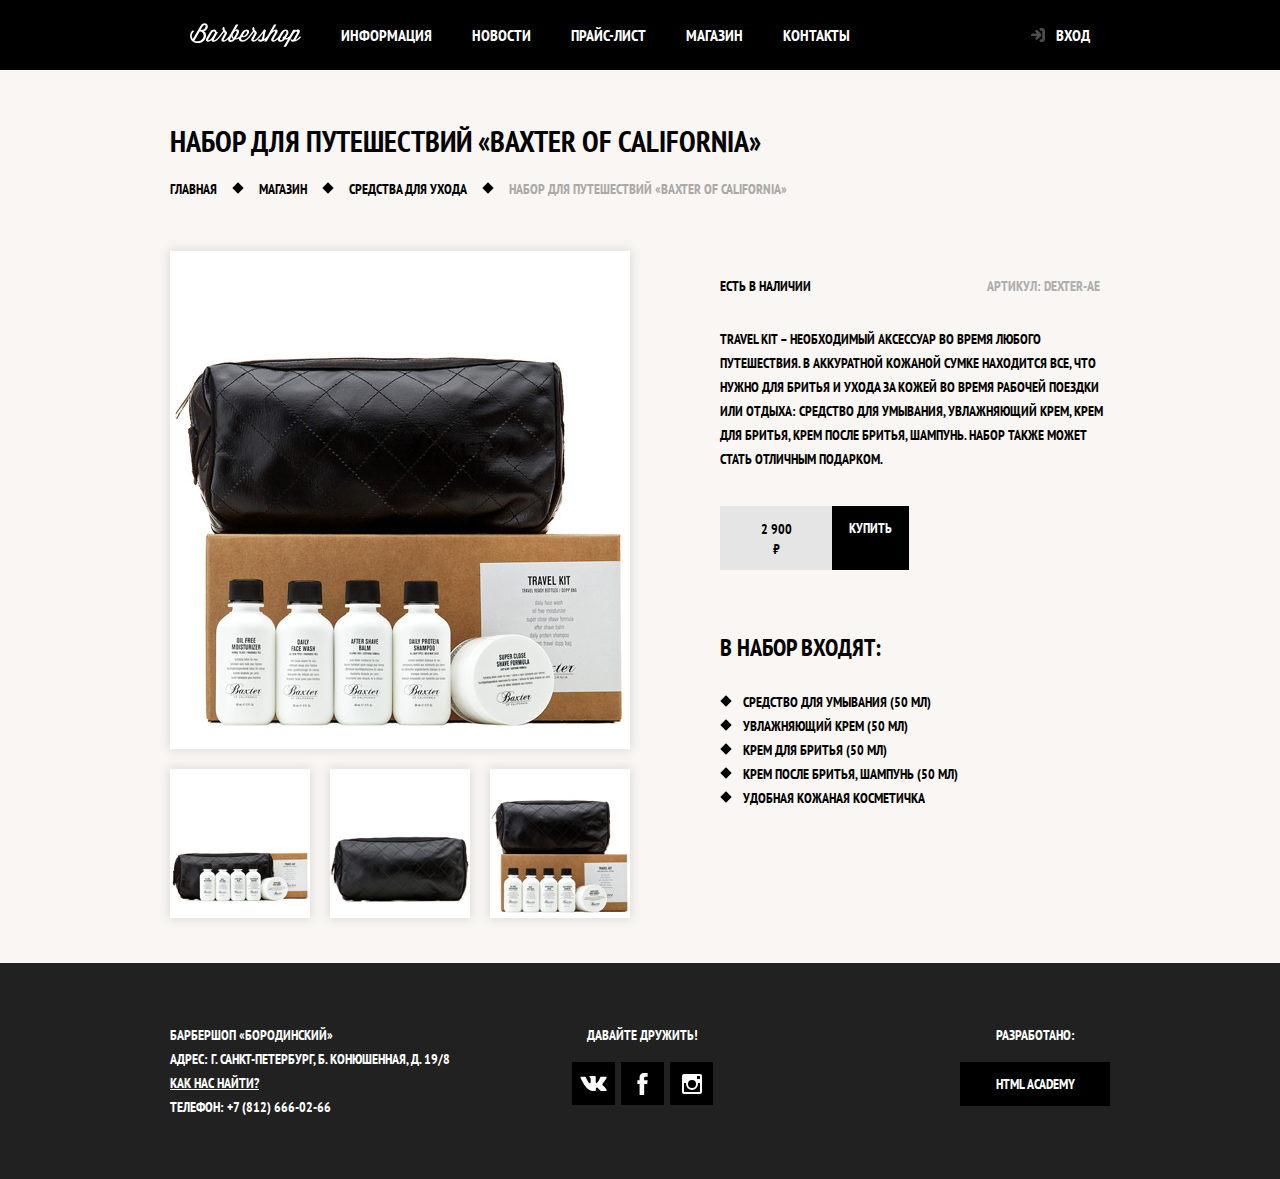
==== commit 96905505: "Полностью доделал Барбершоп" ====
--- a/catalog-item.html
+++ b/catalog-item.html
@@ -5,6 +5,7 @@
   <title>Барбершоп «Бородинский»</title>
   <link href="https://fonts.googleapis.com/css?family=PT+Sans+Narrow:400,700&amp;subset=latin,cyrillic" rel="stylesheet">
   <link href="css/normalize.css" rel="stylesheet">
+  <link href="css/style.css" rel="stylesheet">
 </head>
 
 <body class="inner-page">
--- a/css/style.css
+++ b/css/style.css
@@ -0,0 +1,943 @@
+body {
+  min-width: 960px;
+  margin: 0;
+  padding: 0;
+
+  font-family: "PT Sans Narrow", Arial, sans-serif;
+  font-size: 14px;
+  line-height: 24px;
+  font-weight: 700;
+  color: #ffffff;
+  text-transform: uppercase;
+
+  background-color: #000000;
+  background-image: url("../img/bg.jpg");
+  background-position: top center;
+  background-repeat: no-repeat;
+}
+
+a {
+  text-decoration: none;
+}
+
+img {
+  max-width: 100%;
+  height: auto;
+}
+
+.visually-hidden:not(:focus):not(:active),
+input[type="checkbox"].visually-hidden,
+input[type="radio"].visually-hidden {
+  position: absolute;
+
+  width: 1px;
+  height: 1px;
+  margin: -1px;
+  border: 0;
+  padding: 0;
+
+  white-space: nowrap;
+
+  clip-path: inset(100%);
+  clip: rect(0 0 0 0);
+  overflow: hidden;
+}
+
+.inner-page {
+  color: #000000;
+
+  background-color: #f9f6f3;
+  background-image: url("../img/pattern-light.jpg");
+  background-position: 0 0;
+  background-repeat: repeat;
+}
+
+.main-header {
+  margin-bottom: 75px;
+}
+
+.inner-page .main-header {
+  margin-bottom: 50px;
+
+  background-color: #000000;
+}
+
+.button {
+  display: inline-block;
+  margin-right: 16px;
+  padding: 10px 30px;
+
+  font: inherit;
+  text-align: center;
+  color: #ffffff;
+  vertical-align: middle;
+  text-transform: uppercase;
+
+  background-color: #000000;
+  border: none;
+}
+
+.button:hover,
+.button:focus,
+.button:active {
+  background-color: #663d15;
+}
+
+.button.disabled,
+.button:disabled {
+  cursor: default;
+  opacity: 0.5;
+  background-color: #000000;
+}
+
+.main-navigation {
+  display: flex;
+  flex-direction: column;
+  align-items: center;
+
+  font-size: 16px;
+  line-height: 20px;
+  color: #ffffff;
+
+  background-color: transparent;
+}
+
+.inner-page .main-navigation {
+  display: flex;
+  align-items: flex-start;
+  flex-direction: row;
+}
+
+.main-header-logo {
+  order: 2;
+  width: 368px;
+  height: 153px;
+}
+
+.inner-page .main-header-logo {
+  order: 0;
+
+  width: 111px;
+  height: 24px;
+  padding: 23px 20px;
+}
+
+.main-navigation-wrapper {
+  width: 100%;
+  margin-bottom: 60px;
+
+  background-color: #000000;
+}
+
+.main-navigation-wrapper .container {
+  display: flex;
+  justify-content: space-between;
+}
+
+
+.site-navigation,
+.user-navigation {
+  list-style: none;
+  margin: 0;
+  padding: 0;
+}
+
+.site-navigation {
+  display: flex;
+  flex-wrap: wrap;
+  width: 620px;
+}
+
+.user-navigation {
+  display: flex;
+  max-width: 140px;
+}
+
+.inner-page .user-navigation {
+  margin-left: auto;
+}
+
+.site-navigation a,
+.user-navigation a {
+  display: block;
+  padding: 25px 20px;
+
+  vertical-align: middle;
+  color: #ffffff;
+}
+
+.site-navigation a:hover,
+.site-navigation a:focus,
+.user-navigation a:hover,
+.user-navigation a:focus {
+  background-color: #242424;
+}
+
+.user-navigation .login-link {
+  position: relative;
+  padding-left: 50px;
+}
+
+.login-link::before {
+  content: "";
+
+  position: absolute;
+  top: 27px;
+  left: 24px;
+
+  width: 16px;
+  height: 18px;
+
+  background-image: url("../img/login.svg");
+  background-repeat: no-repeat;
+  background-position: 0 0;
+
+  opacity: 0.3;
+}
+
+.login-link:hover::before,
+.login-link:focus::before,
+.login-link:active::before {
+  opacity: 1;
+}
+
+.container {
+  width: 940px;
+  margin: 0 auto;
+  padding: 0 10px;
+}
+
+.features {
+  margin-bottom: 80px;
+}
+
+.features-list {
+  display: flex;
+  justify-content: space-between;
+  margin: 0;
+  padding: 0;
+
+  list-style: none;
+}
+
+.feature-item {
+  width: 300px;
+
+  text-align: center;
+}
+
+.feature-item h3 {
+  position: relative;
+
+  margin: 0;
+  margin-bottom: 60px;
+
+  font-size: 30px;
+  line-height: 42px;
+}
+
+.feature-item h3::after {
+  content: "";
+
+  position: absolute;
+  bottom: -30px;
+  left: 50%;
+
+  width: 20px;
+  height: 20px;
+  margin-left: -10px;
+
+  background-color: #ffffff;
+
+  transform: rotate(45deg);
+}
+
+.feature-item p {
+  margin: 0 10px;
+}
+
+.index-columns {
+  display: flex;
+  justify-content: space-between;
+  padding: 50px 80px;
+  margin-bottom: 35px;
+
+  color: #000000;
+
+  background-color: #f8f5f2;
+  background-image:
+    url("../img/line.png"),
+    url("../img/pattern-light.jpg");
+  background-position: center, 0 0;
+  background-repeat: no-repeat, repeat;
+}
+
+.index-columns h2 {
+  margin: 0;
+  margin-bottom: 25px;
+
+  font-size: 30px;
+  line-height: 42px;
+}
+
+.news {
+  width: 380px;
+}
+
+.news-list {
+  margin: 0;
+  margin-bottom: 25px;
+  padding: 0;
+
+  list-style: none;
+}
+
+.news-item {
+  margin-bottom: 25px;
+}
+
+.news-item p {
+  margin: 0;
+}
+
+.news-item time {
+  text-transform: none;
+}
+
+.gallery {
+  width: 300px;
+}
+
+.gallery-container {
+  position: relative;
+
+  height: 260px;
+}
+
+.gallery-content {
+  height: 164px;
+  margin: 0;
+
+  background-color: #cccccc;
+  border: 7px solid #ffffff;
+}
+
+.gallery-content img {
+  width: 286px;
+  height: 164px;
+}
+
+.gallery-button {
+  box-sizing: border-box;
+  position: absolute;
+  bottom: 0;
+
+  width: 140px;
+  margin: 0;
+}
+
+.gallery-button-back {
+  left: 0;
+}
+
+.gallery-button-next {
+  right: 0;
+}
+
+.contacts {
+  width: 380px;
+}
+
+.contacts p {
+  margin: 0;
+  margin-bottom: 25px;
+}
+
+.appointment {
+  width: 300px;
+}
+
+.appointment-info {
+  margin: 0;
+  margin-bottom: 15px;
+}
+
+.appointment-form {
+  display: flex;
+  flex-wrap: wrap;
+  justify-content: space-between;
+}
+
+.appointment-item {
+  width: 140px;
+  margin: 0;
+  margin-bottom: 10px;
+}
+
+.appointment-item label {
+  display: block;
+  margin-bottom: 9px;
+  margin-left: 15px;
+}
+
+.appointment-item input {
+  box-sizing: border-box;
+  width: 140px;
+  padding-top: 8px;
+  padding-left: 15px;
+  padding-right: 15px;
+  padding-bottom: 7px;
+
+  font: inherit;
+
+  background-color: transparent;
+  border: 2px solid #000000;
+}
+
+.appointment-item input:focus {
+  border-color: #663d15;
+}
+
+.appointment .button {
+  display: block;
+  width: 100%;
+  margin-top: 10px;
+  margin-right: 0;
+}
+
+.page-title {
+  margin: 0;
+  margin-bottom: 15px;
+  padding: 0;
+
+  font-size: 30px;
+  line-height: 42px;
+}
+
+.breadcrumbs {
+  display: flex;
+  justify-content: flex-start;
+  flex-wrap: wrap;
+  padding: 0;
+  margin: 0;
+  margin-bottom: 50px;
+
+  list-style: none;
+}
+
+.breadcrumbs li {
+  position: relative;
+
+  margin-right: 42px;
+}
+
+.breadcrumbs li:last-child {
+  margin-right: 0;
+}
+
+.breadcrumbs li::after {
+  content: "";
+
+  position: absolute;
+  top: 7px;
+  right: -25px;
+
+  width: 8px;
+  height: 8px;
+
+  background-color: #000000;
+
+  transform: rotate(45deg);
+}
+
+.breadcrumbs a {
+  color: #000000;
+}
+
+.breadcrumbs a:hover,
+.breadcrumbs a:focus {
+  text-decoration: underline;
+}
+
+.breadcrumbs-current {
+  color: #aba9a7;
+}
+
+.breadcrumbs-current::after {
+  display: none;
+}
+
+.catalog-columns {
+  display: flex;
+  justify-content: space-between;
+}
+
+.filters {
+  width: 180px;
+}
+
+.filter fieldset {
+  padding: 0;
+  margin: 0;
+  margin-bottom: 30px;
+
+  border: none;
+}
+
+.filter fieldset:first-child {
+  margin-bottom: 35px;
+}
+
+.filter legend {
+  margin-bottom: 26px;
+
+  font-size: 24px;
+  line-height: 30px;
+}
+
+.filter ul {
+  padding: 0;
+  margin: 0;
+
+  list-style: none;
+  line-height: 18px;
+}
+
+.filter-option {
+  margin-bottom: 19px;
+  padding-left: 45px;
+}
+
+.filter-option label {
+  position: relative;
+
+  display: block;
+
+  cursor: pointer;
+  user-select: none;
+}
+
+.filter-input:hover + label,
+.filter-input:focus + label {
+  color: #663d15;
+}
+
+.filter-input-checkbox + label::before {
+  content: "";
+  position: absolute;
+  left: -42px;
+  top: 0;
+
+  width: 16px;
+  height: 16px;
+
+  border: 2px solid #000000;
+}
+
+.filter-input-checkbox:checked + label::after {
+  content: "";
+
+  position: absolute;
+  top: 4px;
+  left: -38px;
+
+  width: 12px;
+  height: 12px;
+
+  background-image: url("../img/cross.svg");
+  background-repeat: no-repeat;
+  background-position: 0 0;
+}
+
+.filter-input-radio + label::before {
+  content: "";
+
+  position: absolute;
+  left: -42px;
+  top: -1px;
+
+  width: 16px;
+  height: 16px;
+
+  border: 2px solid #000000;
+  border-radius: 50%;
+}
+
+.filter-input:disabled + label {
+  color: #000000;
+
+  opacity: 0.5;
+}
+
+.filter-input-radio:checked + label::after {
+  content: "";
+
+  position: absolute;
+  top: 5px;
+  left: -36px;
+
+  width: 8px;
+  height: 8px;
+
+  background-color: #000000;
+  border-radius: 50%;
+}
+
+.catalog {
+  width: 700px;
+}
+
+.catalog-list {
+  display: flex;
+  flex-wrap: wrap;
+  padding: 0;
+  margin: 0;
+  margin-bottom: 25px;
+
+  list-style: none;
+}
+
+.catalog-item {
+  width: 220px;
+  margin-bottom: 20px;
+  margin-right: 20px;
+
+  background-color: #f8f8f8;
+  box-shadow: 0 0 10px rgba(0, 0, 0, 0.1);
+}
+
+.catalog-item:nth-child(3n) {
+  margin-right: 0;
+}
+
+.catalog-item:hover {
+  box-shadow: 0 0 10px rgba(0, 0, 0, 0.2);
+}
+
+.catalog-item a {
+  display: flex;
+  flex-direction: column;
+
+  color: #000000;
+}
+
+.catalog-item h3 {
+  order: 1;
+  margin-top: 17px;
+  margin-bottom: 12px;
+  margin-left: 16px;
+  margin-right: 15px;
+
+  font-size: 14px;
+  line-height: 18px;
+}
+
+.catalog-category {
+  display: block;
+
+  text-transform: none;
+}
+
+.catalog-item-image {
+  width: 220px;
+  height: 165px;
+  margin: 0;
+}
+
+.catalog-item-price {
+  display: flex;
+  margin: 15px;
+  margin-top: 0;
+}
+
+.catalog-item-price b {
+  width: 112px;
+  padding: 13px 25px 11px;
+
+  font-size: 14px;
+  line-height: 20px;
+  text-align: center;
+
+  background-color: #e5e5e5;
+}
+
+.catalog-item-price .button {
+  width: 50px;
+  padding: 13px 18px 11px;
+  margin-right: 0;
+
+  line-height: 20px;
+  color: #ffffff;
+}
+
+.pagination-list {
+  display: flex;
+  flex-wrap: wrap;
+
+  padding: 0;
+  margin: 0;
+
+  list-style: none;
+}
+
+.pagination-item {
+  margin-right: 5px;
+}
+
+.pagination-item:last-child {
+  margin-right: 0;
+}
+
+.pagination-item a {
+  display: block;
+  padding: 10px 19px;
+
+  color: #ffffff;
+
+  background-color: #000000;
+}
+
+.pagination-item a:hover,
+.pagination-item a:focus,
+.pagination-item a:active {
+  background-color: #663d15;
+}
+
+.pagination-item-current a {
+  color: #000000;
+
+  background-color: #ffffff;
+}
+
+.pagination-item-current a:hover,
+.pagination-item-current a:focus,
+.pagination-item-current a:active {
+  color: #000000;
+
+  background-color: #ffffff;
+}
+
+.product-photo-preview {
+  display: flex;
+  padding: 0;
+  margin: 0;
+
+  list-style: none;
+}
+
+.product-photos {
+  width: 460px;
+}
+
+.product-photo-preview li {
+  width: 140px;
+  height: 149px;
+  margin-right: 20px;
+
+  box-shadow: 0 0 10px 2px rgba(0, 0, 0, 0.1);
+}
+
+.product-photo-preview li:nth-child(3n) {
+  margin-right: 0;
+}
+
+.product-photo-full {
+  width: 460px;
+  height: 498px;
+  margin: 0;
+  margin-bottom: 20px;
+
+  box-shadow: 0 0 10px 2px rgba(0, 0, 0, 0.1);
+}
+
+.product-description {
+  display: flex;
+  justify-content: space-between;
+  padding-right: 10px;
+  margin-bottom: 29px;
+}
+
+.product-description p {
+  width: 200px;
+}
+
+.product-article {
+  text-align: right;
+  color: #aeaeae;
+}
+
+.product-price b {
+  width: 112px;
+  padding-top: 13px;
+  padding-left: 36px;
+  padding-right: 36px;
+  padding-bottom: 11px;
+
+  line-height: 20px;
+  text-align: center;
+
+  background-color: #e5e5e5;
+
+  box-sizing: border-box;
+}
+
+.product-price .button {
+  padding-left: 17px;
+  padding-right: 17px;
+}
+
+.product-info {
+  width: 390px;
+  padding-top: 23px;
+}
+
+.product-info p {
+  margin: 0;
+}
+
+.product-info h3 {
+  margin: 0;
+  margin-bottom: 27px;
+
+  font-size: 24px;
+  line-height: 30px;
+}
+
+.product-info .product-text {
+  margin-bottom: 35px;
+}
+
+.product-info .product-price {
+  display: flex;
+  margin-bottom: 63px;
+}
+
+.product-info ul {
+  margin: 0;
+  padding: 0;
+
+  list-style: none;
+}
+
+.product-info li {
+  position: relative;
+
+  padding-left: 23px;
+}
+
+.product-info li::before {
+  content: "";
+
+  position: absolute;
+  top: 7px;
+  left: 2px;
+
+  width: 8px;
+  height: 8px;
+
+  background-color: #000000;
+
+  transform: rotate(45deg);
+}
+
+.main-footer {
+  margin-top: 65px;
+  padding: 60px 0;
+
+  color: #ffffff;
+
+  background-color: #212121;
+  background-image: url("../img/pattern-dark.jpg");
+  background-position: 0 0;
+  background-repeat: repeat;
+}
+
+.inner-page .main-footer {
+  margin-top: 45px;
+}
+
+.main-footer .container {
+  display: flex;
+}
+
+.footer-contacts {
+  width: 320px;
+  margin: 0;
+  margin-right: 80px;
+}
+
+.footer-contacts a {
+  color: #ffffff;
+  text-decoration: underline;
+}
+
+.footer-contacts a:hover,
+.footer-contacts a:focus {
+  text-decoration: none;
+}
+
+.footer-social {
+  width: 145px;
+
+  text-align: center;
+}
+
+.footer-social ul {
+  display: flex;
+  flex-wrap: wrap;
+  justify-content: space-between;
+  width: 141px;
+  margin: 0 auto;
+  padding: 0;
+
+  list-style: none;
+}
+
+.footer-social b {
+  display: block;
+  margin-bottom: 15px;
+}
+
+.social-button {
+  display: flex;
+  align-items: center;
+  justify-content: center;
+  width: 43px;
+  height: 43px;
+
+  background-color: #000000;
+}
+
+.social-button:hover,
+.social-button:focus {
+  background-color: #ffffff;
+}
+
+.social-button:hover path,
+.social-button:focus path {
+  fill: #000000;
+}
+
+.footer-copyright {
+  width: 150px;
+  margin: 0;
+  margin-left: auto;
+  text-align: center;
+}
+
+.footer-copyright .button {
+  display: block;
+  margin-right: 0;
+}
+
+.footer-copyright b {
+  display: block;
+  margin-bottom: 15px;
+}
+
+.footer-copyright .button:hover,
+.footer-copyright .button:focus {
+  color: #000000;
+
+  background-color: #ffffff;
+}
